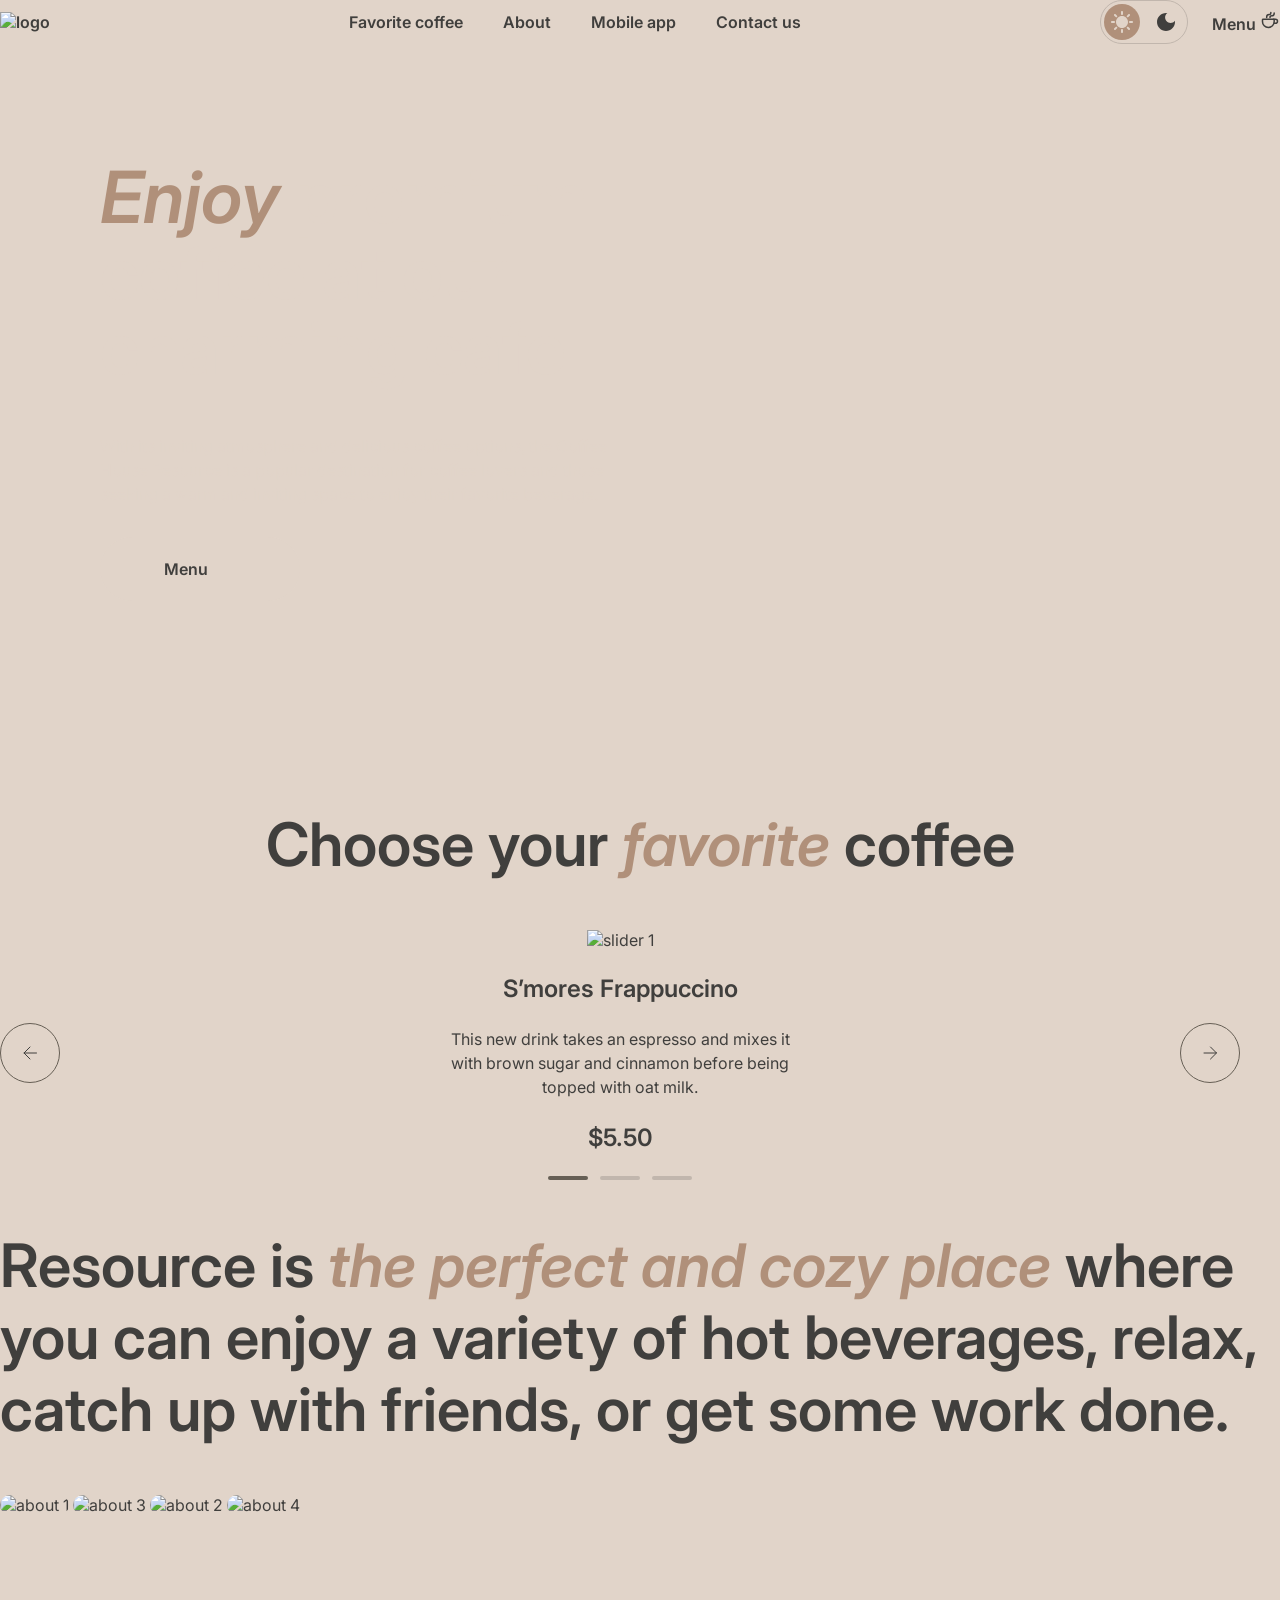
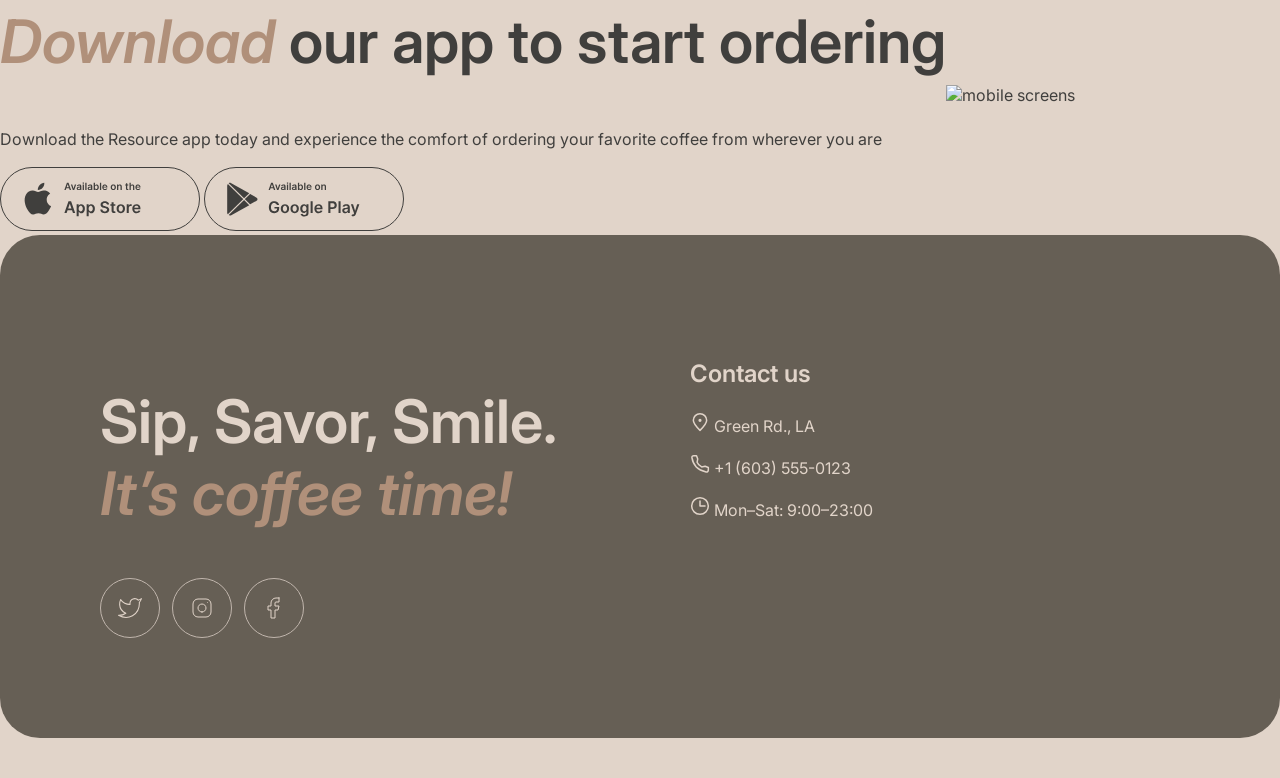
==== index.html @ 84f6bf1c "feat: add script for dark light modes" ====
<!DOCTYPE html>
<html lang="en">
<head>
    <meta charset="UTF-8">
    <meta name="viewport" content="width=device-width, initial-scale=1.0">
    <title>Coffee Shop</title>
    <link rel="icon" type="image/x-icon" href="assets/img/favicon.ico">
    <link rel="preconnect" href="https://fonts.googleapis.com">
    <link rel="preconnect" href="https://fonts.gstatic.com" crossorigin>
    <link href="https://fonts.googleapis.com/css2?family=Inter:ital,opsz,wght@0,14..32,100..900;1,14..32,100..900&display=swap" rel="stylesheet">
    <link rel="stylesheet" href="style.css">
</head>
<body>
<header class="navigation">
<a href="index.html">
<img src="assets/img/logo.svg" alt="logo">
</a>
<nav class="nav">
    <ul>
        <li><a href="#hero">Favorite coffee</a></li>
        <li><a href="#favorite-coffee">About</a></li>
        <li><a href="#mobile-app">Mobile app</a></li>
        <li><a href="#contact-us">Contact us</a></li>
    </ul>
</nav>
<div class="theme-toggle">
<img src="assets/img/Theme-switch.svg" alt="state" class="img-default">
<img src="assets/img/Theme-switch-hover.svg" alt="state hover" class="img-hover">
</div>
<a href="catalog.html" class="menu-button">
    Menu
    <svg width="20" height="20" viewBox="0 0 20 20" fill="none" xmlns="http://www.w3.org/2000/svg">
<path d="M14.167 9.76667V11.6667C14.167 14.8883 11.5553 17.5 8.33366 17.5C5.112 17.5 2.50033 14.8883 2.50033 11.6667V9.76667C2.50033 9.4353 2.76896 9.16667 3.10033 9.16667H13.567C13.8984 9.16667 14.167 9.4353 14.167 9.76667Z" stroke="#403F3D" stroke-width="1.5" stroke-linecap="round" stroke-linejoin="round"/>
<path d="M10.0003 7.50008C10.0003 6.66675 10.5956 5.83341 11.786 5.83341C13.101 5.83341 14.167 4.76743 14.167 3.45246V2.91675" stroke="#403F3D" stroke-width="1.5" stroke-linecap="round" stroke-linejoin="round"/>
<path d="M6.66634 7.5V7.08333C6.66634 5.70262 7.78563 4.58333 9.16634 4.58333C10.0868 4.58333 10.833 3.83714 10.833 2.91667V2.5" stroke="#403F3D" stroke-width="1.5" stroke-linecap="round" stroke-linejoin="round"/>
<path d="M13.333 9.16675H15.4163C16.5669 9.16675 17.4997 10.0995 17.4997 11.2501C17.4997 12.4007 16.5669 13.3334 15.4163 13.3334H14.1663" stroke="#403F3D" stroke-width="1.5" stroke-linecap="round" stroke-linejoin="round"/>
</svg>
</a>
<button class="burger-menu">
  <span class="line"></span>
  <span class="line"></span>
</button>
    </header>

    <main>
        <div id="hero" class="hero-container">
        <div class="offer">
                <h1><span>Enjoy</span> premium coffee at our charming cafe</h1>
                <p>With its inviting atmosphere and delicious coffee options, the Coffee House Resource is a popular destination for coffee lovers and those seeking a warm and inviting space to enjoy their favorite beverage.</p>
                <a href="catalog.html" class="offer-button">
                    Menu
                    <svg width="20" height="20" viewBox="0 0 20 20" fill="none" xmlns="http://www.w3.org/2000/svg">
<path d="M14.166 9.76667V11.6667C14.166 14.8883 11.5543 17.5 8.33268 17.5C5.11102 17.5 2.49935 14.8883 2.49935 11.6667V9.76667C2.49935 9.4353 2.76798 9.16667 3.09935 9.16667H13.566C13.8974 9.16667 14.166 9.4353 14.166 9.76667Z" stroke="#403F3D" stroke-width="1.5" stroke-linecap="round" stroke-linejoin="round"/>
<path d="M9.99935 7.49996C9.99935 6.66663 10.5946 5.83329 11.7851 5.83329C13.1 5.83329 14.166 4.7673 14.166 3.45234V2.91663" stroke="#403F3D" stroke-width="1.5" stroke-linecap="round" stroke-linejoin="round"/>
<path d="M6.66732 7.5V7.08333C6.66732 5.70262 7.78661 4.58333 9.16732 4.58333C10.0878 4.58333 10.834 3.83714 10.834 2.91667V2.5" stroke="#403F3D" stroke-width="1.5" stroke-linecap="round" stroke-linejoin="round"/>
<path d="M13.334 9.16663H15.4173C16.5679 9.16663 17.5007 10.0994 17.5007 11.25C17.5007 12.4006 16.5679 13.3333 15.4173 13.3333H14.1673" stroke="#403F3D" stroke-width="1.5" stroke-linecap="round" stroke-linejoin="round"/>
</svg>
</a>
        </div>
        </div>
        <div id="favorite-coffee" class="favorite-coffee-container">
<h2>Choose your <span>favorite</span> coffee</h2>
<div class="slider-container">
    <div class="left-arrow">
        <svg width="60" height="60" viewBox="0 0 60 60" fill="none" xmlns="http://www.w3.org/2000/svg">
        <rect x="0.5" y="0.5" width="59" height="59" rx="29.5" stroke="#665F55"/>
        <path d="M36.5 30H24M30 36L24 30L30 24" stroke="currentColor" stroke-linecap="round" stroke-linejoin="round"/>
        </svg>
    </div>

<div class="slider-item">
        <img src="assets/img/coffee-slider-1.svg" alt="slider 1">
        <div class="slider-text">
          <h3>S’mores Frappuccino</h3>
          <p>This new drink takes an espresso and mixes it with brown sugar and cinnamon before being topped with oat milk.</p>
          <h3>$5.50</h3>
          <div class="slider-controls">
            <div class="slider-controls__item active"></div>
            <div class="slider-controls__item"></div>
            <div class="slider-controls__item"></div>
        </div>
        </div>
      </div>

    <div class="right-arrow">
        <svg width="60" height="60" viewBox="0 0 60 60" fill="none" xmlns="http://www.w3.org/2000/svg">
<rect x="0.5" y="0.5" width="59" height="59" rx="29.5" stroke="#665F55"/>
<path d="M24 30H36.5M30.5 36L36.5 30L30.5 24" stroke="currentColor" stroke-linecap="round" stroke-linejoin="round"/>
</svg>
</div>
<div class="slider-controls">
</div>
    </div>

        </div>
        <div class="about">
<h2>
Resource is <span>the perfect and cozy place</span> where you can enjoy a variety of hot beverages, relax, catch up with friends, or get some work done.
</h2>
<div class="about-grid">
<img src="assets/img/about-1.svg" alt="about 1" class="grid-item">
<img src="assets/img/about-3.svg" alt="about 3" class="grid-item">
<img src="assets/img/about-2.svg" alt="about 2" class="grid-item">
<img src="assets/img/about-4.svg" alt="about 4" class="grid-item">
        </div>
        </div>
        <div id="mobile-app" class="mobile-app">
            <div>
                <h2><span>Download</span> our app to start ordering</h2>
                <p>Download the Resource app today and experience the comfort of ordering your favorite coffee from wherever you are</p>
                 <svg width="200" height="64" viewBox="0 0 200 64" fill="none" xmlns="http://www.w3.org/2000/svg">
<rect x="0.5" y="0.5" width="199" height="63" rx="31.5" stroke="currentColor"/>
<path d="M46.7063 32.6307C46.6694 28.6324 50.0641 26.6872 50.2193 26.5966C48.2967 23.8637 45.3169 23.4903 44.2697 23.4605C41.767 23.2037 39.3393 24.9206 38.0644 24.9206C36.764 24.9206 34.8008 23.4853 32.6848 23.5275C29.962 23.5684 27.4147 25.1055 26.0176 27.4923C23.1344 32.359 25.2847 39.5108 28.047 43.4446C29.4288 45.3712 31.0435 47.5223 33.1569 47.4466C35.2245 47.3635 35.9968 46.1614 38.4919 46.1614C40.9641 46.1614 41.6893 47.4466 43.8447 47.3983C46.0637 47.3635 47.4608 45.463 48.7942 43.519C50.3911 41.3108 51.0323 39.1362 51.0578 39.0245C51.0056 39.0071 46.7483 37.4229 46.7063 32.6307Z" fill="currentColor"/>
<path d="M42.6347 20.8727C43.7468 19.5168 44.5076 17.672 44.2964 15.8C42.6869 15.8695 40.674 16.8855 39.5149 18.2117C38.4893 19.3803 37.5732 21.2957 37.8099 23.097C39.6179 23.2285 41.4743 22.2075 42.6347 20.8727Z" fill="currentColor"/>
<path d="M65.748 23H64.3417L66.9021 15.7273H68.5285L71.0924 23H69.6862L67.7437 17.2188H67.6869L65.748 23ZM65.7941 20.1484H69.6294V21.2067H65.7941V20.1484ZM76.1821 17.5455L74.2396 23H72.8192L70.8767 17.5455H72.2474L73.501 21.5973H73.5578L74.8149 17.5455H76.1821ZM78.485 23.1101C78.1394 23.1101 77.828 23.0485 77.551 22.9254C77.2764 22.8 77.0586 22.6153 76.8976 22.3714C76.739 22.1276 76.6597 21.8269 76.6597 21.4695C76.6597 21.1617 76.7165 20.9072 76.8302 20.706C76.9438 20.5047 77.0989 20.3438 77.2954 20.223C77.4919 20.1023 77.7132 20.0111 77.9594 19.9496C78.208 19.8857 78.4649 19.8395 78.73 19.8111C79.0496 19.7779 79.3089 19.7483 79.5077 19.7223C79.7066 19.6939 79.851 19.6513 79.941 19.5945C80.0333 19.5353 80.0795 19.4441 80.0795 19.321V19.2997C80.0795 19.0322 80.0001 18.825 79.8415 18.6783C79.6829 18.5315 79.4545 18.4581 79.1562 18.4581C78.8413 18.4581 78.5915 18.5268 78.4069 18.6641C78.2246 18.8014 78.1015 18.9635 78.0376 19.1506L76.8373 18.9801C76.932 18.6487 77.0882 18.3717 77.306 18.1491C77.5238 17.9242 77.7902 17.7562 78.105 17.6449C78.4199 17.5312 78.7679 17.4744 79.1491 17.4744C79.4118 17.4744 79.6734 17.5052 79.9339 17.5668C80.1943 17.6283 80.4322 17.7301 80.6476 17.8722C80.8631 18.0118 81.0359 18.2024 81.1661 18.4439C81.2987 18.6854 81.365 18.9872 81.365 19.3494V23H80.1292V22.2507H80.0866C80.0084 22.4022 79.8983 22.5443 79.7563 22.6768C79.6166 22.8071 79.4403 22.9124 79.2272 22.9929C79.0165 23.071 78.7691 23.1101 78.485 23.1101ZM78.8188 22.1655C79.0769 22.1655 79.3006 22.1146 79.49 22.0128C79.6794 21.9086 79.825 21.7713 79.9268 21.6009C80.0309 21.4304 80.083 21.2446 80.083 21.0433V20.4006C80.0428 20.4337 79.9741 20.4645 79.877 20.4929C79.7823 20.5213 79.6758 20.5462 79.5574 20.5675C79.4391 20.5888 79.3219 20.6077 79.2059 20.6243C79.0899 20.6409 78.9893 20.6551 78.904 20.6669C78.7123 20.6929 78.5406 20.7356 78.3891 20.7947C78.2376 20.8539 78.118 20.9368 78.0305 21.0433C77.9429 21.1475 77.8991 21.2824 77.8991 21.4482C77.8991 21.6849 77.9855 21.8636 78.1583 21.9844C78.3311 22.1051 78.5513 22.1655 78.8188 22.1655ZM82.6576 23V17.5455H83.9431V23H82.6576ZM83.3039 16.7713C83.1003 16.7713 82.9251 16.7038 82.7783 16.5689C82.6315 16.4316 82.5581 16.267 82.5581 16.0753C82.5581 15.8812 82.6315 15.7166 82.7783 15.5817C82.9251 15.4444 83.1003 15.3757 83.3039 15.3757C83.5099 15.3757 83.685 15.4444 83.8295 15.5817C83.9762 15.7166 84.0496 15.8812 84.0496 16.0753C84.0496 16.267 83.9762 16.4316 83.8295 16.5689C83.685 16.7038 83.5099 16.7713 83.3039 16.7713ZM86.5505 15.7273V23H85.265V15.7273H86.5505ZM89.442 23.1101C89.0964 23.1101 88.7851 23.0485 88.5081 22.9254C88.2335 22.8 88.0157 22.6153 87.8547 22.3714C87.6961 22.1276 87.6167 21.8269 87.6167 21.4695C87.6167 21.1617 87.6736 20.9072 87.7872 20.706C87.9008 20.5047 88.0559 20.3438 88.2524 20.223C88.4489 20.1023 88.6702 20.0111 88.9165 19.9496C89.165 19.8857 89.4219 19.8395 89.6871 19.8111C90.0067 19.7779 90.2659 19.7483 90.4648 19.7223C90.6636 19.6939 90.808 19.6513 90.898 19.5945C90.9903 19.5353 91.0365 19.4441 91.0365 19.321V19.2997C91.0365 19.0322 90.9572 18.825 90.7986 18.6783C90.6399 18.5315 90.4115 18.4581 90.1132 18.4581C89.7983 18.4581 89.5486 18.5268 89.3639 18.6641C89.1816 18.8014 89.0585 18.9635 88.9946 19.1506L87.7943 18.9801C87.889 18.6487 88.0452 18.3717 88.2631 18.1491C88.4809 17.9242 88.7472 17.7562 89.0621 17.6449C89.3769 17.5312 89.7249 17.4744 90.1061 17.4744C90.3689 17.4744 90.6305 17.5052 90.8909 17.5668C91.1513 17.6283 91.3892 17.7301 91.6047 17.8722C91.8201 18.0118 91.9929 18.2024 92.1231 18.4439C92.2557 18.6854 92.322 18.9872 92.322 19.3494V23H91.0862V22.2507H91.0436C90.9655 22.4022 90.8554 22.5443 90.7133 22.6768C90.5737 22.8071 90.3973 22.9124 90.1842 22.9929C89.9735 23.071 89.7261 23.1101 89.442 23.1101ZM89.7758 22.1655C90.0339 22.1655 90.2576 22.1146 90.447 22.0128C90.6364 21.9086 90.782 21.7713 90.8838 21.6009C90.988 21.4304 91.04 21.2446 91.04 21.0433V20.4006C90.9998 20.4337 90.9311 20.4645 90.8341 20.4929C90.7394 20.5213 90.6328 20.5462 90.5145 20.5675C90.3961 20.5888 90.2789 20.6077 90.1629 20.6243C90.0469 20.6409 89.9463 20.6551 89.8611 20.6669C89.6693 20.6929 89.4977 20.7356 89.3461 20.7947C89.1946 20.8539 89.0751 20.9368 88.9875 21.0433C88.8999 21.1475 88.8561 21.2824 88.8561 21.4482C88.8561 21.6849 88.9425 21.8636 89.1153 21.9844C89.2881 22.1051 89.5083 22.1655 89.7758 22.1655ZM93.6714 23V15.7273H94.9569V18.4474H95.0102C95.0765 18.3149 95.17 18.174 95.2907 18.0249C95.4115 17.8733 95.5748 17.7443 95.7808 17.6378C95.9868 17.5289 96.2496 17.4744 96.5692 17.4744C96.9906 17.4744 97.3705 17.5821 97.7091 17.7976C98.05 18.0107 98.3199 18.3267 98.5187 18.7457C98.72 19.1624 98.8206 19.6738 98.8206 20.2798C98.8206 20.8788 98.7223 21.3878 98.5258 21.8068C98.3293 22.2259 98.0618 22.5455 97.7233 22.7656C97.3847 22.9858 97.0012 23.0959 96.5727 23.0959C96.2602 23.0959 96.001 23.0438 95.795 22.9396C95.589 22.8355 95.4233 22.71 95.2979 22.5632C95.1747 22.4141 95.0789 22.2732 95.0102 22.1406H94.9356V23H93.6714ZM94.9321 20.2727C94.9321 20.6255 94.9818 20.9344 95.0812 21.1996C95.183 21.4647 95.3286 21.6719 95.518 21.821C95.7098 21.9678 95.9418 22.0412 96.214 22.0412C96.4981 22.0412 96.7361 21.9654 96.9278 21.8139C97.1196 21.66 97.264 21.4505 97.3611 21.1854C97.4605 20.9179 97.5102 20.6136 97.5102 20.2727C97.5102 19.9342 97.4617 19.6335 97.3646 19.3707C97.2675 19.108 97.1231 18.902 96.9314 18.7528C96.7396 18.6037 96.5005 18.5291 96.214 18.5291C95.9394 18.5291 95.7062 18.6013 95.5145 18.7457C95.3227 18.8902 95.1771 19.0926 95.0777 19.353C94.9806 19.6134 94.9321 19.92 94.9321 20.2727ZM101.199 15.7273V23H99.9134V15.7273H101.199ZM104.936 23.1065C104.389 23.1065 103.916 22.9929 103.519 22.7656C103.123 22.536 102.819 22.2116 102.606 21.7926C102.393 21.3712 102.286 20.8752 102.286 20.3047C102.286 19.7436 102.393 19.2512 102.606 18.8274C102.822 18.4013 103.122 18.0698 103.508 17.8331C103.894 17.594 104.347 17.4744 104.868 17.4744C105.204 17.4744 105.522 17.5289 105.82 17.6378C106.121 17.7443 106.386 17.91 106.615 18.1349C106.847 18.3598 107.03 18.6463 107.162 18.9943C107.295 19.34 107.361 19.7519 107.361 20.2301V20.6243H102.89V19.7578H106.129C106.126 19.5116 106.073 19.2926 105.969 19.1009C105.865 18.9067 105.719 18.754 105.532 18.6428C105.348 18.5315 105.132 18.4759 104.886 18.4759C104.623 18.4759 104.392 18.5398 104.193 18.6676C103.995 18.7931 103.84 18.9588 103.728 19.1648C103.619 19.3684 103.564 19.5921 103.561 19.8359V20.5923C103.561 20.9096 103.619 21.1818 103.735 21.4091C103.851 21.634 104.014 21.8068 104.222 21.9276C104.43 22.0459 104.674 22.1051 104.953 22.1051C105.14 22.1051 105.31 22.0791 105.461 22.027C105.613 21.9725 105.744 21.8932 105.855 21.7891C105.967 21.6849 106.051 21.5559 106.108 21.402L107.308 21.5369C107.232 21.8542 107.088 22.1312 106.875 22.3679C106.664 22.6023 106.394 22.7846 106.065 22.9148C105.736 23.0426 105.359 23.1065 104.936 23.1065ZM113.308 23.1065C112.776 23.1065 112.314 22.9893 111.923 22.755C111.533 22.5206 111.23 22.1927 111.014 21.7713C110.801 21.3499 110.695 20.8575 110.695 20.294C110.695 19.7306 110.801 19.237 111.014 18.8132C111.23 18.3894 111.533 18.0604 111.923 17.826C112.314 17.5916 112.776 17.4744 113.308 17.4744C113.841 17.4744 114.303 17.5916 114.693 17.826C115.084 18.0604 115.386 18.3894 115.599 18.8132C115.814 19.237 115.922 19.7306 115.922 20.294C115.922 20.8575 115.814 21.3499 115.599 21.7713C115.386 22.1927 115.084 22.5206 114.693 22.755C114.303 22.9893 113.841 23.1065 113.308 23.1065ZM113.315 22.0767C113.604 22.0767 113.846 21.9974 114.04 21.8388C114.234 21.6778 114.378 21.4624 114.473 21.1925C114.57 20.9226 114.619 20.6219 114.619 20.2905C114.619 19.9567 114.57 19.6548 114.473 19.3849C114.378 19.1127 114.234 18.8961 114.04 18.7351C113.846 18.5741 113.604 18.4936 113.315 18.4936C113.02 18.4936 112.773 18.5741 112.577 18.7351C112.383 18.8961 112.237 19.1127 112.14 19.3849C112.045 19.6548 111.998 19.9567 111.998 20.2905C111.998 20.6219 112.045 20.9226 112.14 21.1925C112.237 21.4624 112.383 21.6778 112.577 21.8388C112.773 21.9974 113.02 22.0767 113.315 22.0767ZM118.299 19.804V23H117.013V17.5455H118.242V18.4723H118.306C118.431 18.1669 118.631 17.9242 118.906 17.7443C119.183 17.5644 119.525 17.4744 119.932 17.4744C120.309 17.4744 120.636 17.5549 120.916 17.7159C121.197 17.8769 121.415 18.1101 121.569 18.4155C121.725 18.7209 121.802 19.0914 121.8 19.527V23H120.514V19.7259C120.514 19.3613 120.42 19.076 120.23 18.87C120.043 18.6641 119.784 18.5611 119.453 18.5611C119.228 18.5611 119.028 18.6108 118.853 18.7102C118.68 18.8073 118.544 18.9482 118.444 19.1328C118.347 19.3175 118.299 19.5412 118.299 19.804ZM128.311 17.5455V18.5398H125.175V17.5455H128.311ZM125.949 16.2386H127.235V21.3594C127.235 21.5322 127.261 21.6648 127.313 21.7571C127.368 21.8471 127.439 21.9086 127.526 21.9418C127.614 21.9749 127.711 21.9915 127.817 21.9915C127.898 21.9915 127.971 21.9856 128.038 21.9737C128.106 21.9619 128.158 21.9512 128.194 21.9418L128.41 22.9467C128.342 22.9704 128.244 22.9964 128.116 23.0249C127.99 23.0533 127.836 23.0698 127.654 23.0746C127.332 23.084 127.042 23.0355 126.784 22.929C126.526 22.8201 126.321 22.652 126.17 22.4247C126.021 22.1974 125.947 21.9134 125.949 21.5724V16.2386ZM130.789 19.804V23H129.503V15.7273H130.76V18.4723H130.824C130.952 18.1645 131.15 17.9219 131.417 17.7443C131.687 17.5644 132.031 17.4744 132.447 17.4744C132.826 17.4744 133.156 17.5537 133.438 17.7124C133.72 17.871 133.937 18.103 134.091 18.4084C134.248 18.7138 134.326 19.0866 134.326 19.527V23H133.04V19.7259C133.04 19.3589 132.946 19.0736 132.756 18.87C132.569 18.6641 132.306 18.5611 131.968 18.5611C131.741 18.5611 131.537 18.6108 131.357 18.7102C131.179 18.8073 131.04 18.9482 130.938 19.1328C130.839 19.3175 130.789 19.5412 130.789 19.804ZM138.051 23.1065C137.504 23.1065 137.032 22.9929 136.634 22.7656C136.239 22.536 135.934 22.2116 135.721 21.7926C135.508 21.3712 135.402 20.8752 135.402 20.3047C135.402 19.7436 135.508 19.2512 135.721 18.8274C135.937 18.4013 136.237 18.0698 136.623 17.8331C137.009 17.594 137.463 17.4744 137.983 17.4744C138.32 17.4744 138.637 17.5289 138.935 17.6378C139.236 17.7443 139.501 17.91 139.731 18.1349C139.963 18.3598 140.145 18.6463 140.277 18.9943C140.41 19.34 140.476 19.7519 140.476 20.2301V20.6243H136.005V19.7578H139.244C139.242 19.5116 139.188 19.2926 139.084 19.1009C138.98 18.9067 138.834 18.754 138.647 18.6428C138.463 18.5315 138.247 18.4759 138.001 18.4759C137.738 18.4759 137.508 18.5398 137.309 18.6676C137.11 18.7931 136.955 18.9588 136.843 19.1648C136.735 19.3684 136.679 19.5921 136.677 19.8359V20.5923C136.677 20.9096 136.735 21.1818 136.851 21.4091C136.967 21.634 137.129 21.8068 137.337 21.9276C137.545 22.0459 137.789 22.1051 138.069 22.1051C138.256 22.1051 138.425 22.0791 138.576 22.027C138.728 21.9725 138.859 21.8932 138.971 21.7891C139.082 21.6849 139.166 21.5559 139.223 21.402L140.423 21.5369C140.347 21.8542 140.203 22.1312 139.99 22.3679C139.779 22.6023 139.509 22.7846 139.18 22.9148C138.851 23.0426 138.475 23.1065 138.051 23.1065Z" fill="currentColor"/>
<path d="M66.642 46H64.392L68.4886 34.3636H71.0909L75.1932 46H72.9432L69.8352 36.75H69.7443L66.642 46ZM66.7159 41.4375H72.8523V43.1307H66.7159V41.4375ZM76.6349 49.2727V37.2727H78.6577V38.7159H78.777C78.883 38.5038 79.0327 38.2784 79.2259 38.0398C79.419 37.7973 79.6804 37.5909 80.0099 37.4205C80.3395 37.2462 80.7599 37.1591 81.2713 37.1591C81.9455 37.1591 82.5535 37.3314 83.0952 37.6761C83.6406 38.017 84.0724 38.5227 84.3906 39.1932C84.7126 39.8598 84.8736 40.678 84.8736 41.6477C84.8736 42.6061 84.7164 43.4205 84.402 44.0909C84.0876 44.7614 83.6596 45.2727 83.1179 45.625C82.5762 45.9773 81.9626 46.1534 81.277 46.1534C80.777 46.1534 80.3622 46.0701 80.0327 45.9034C79.7031 45.7367 79.438 45.536 79.2372 45.3011C79.0402 45.0625 78.8868 44.8371 78.777 44.625H78.6918V49.2727H76.6349ZM78.652 41.6364C78.652 42.2008 78.7315 42.6951 78.8906 43.1193C79.0535 43.5436 79.2865 43.875 79.5895 44.1136C79.8963 44.3485 80.2675 44.4659 80.7031 44.4659C81.1577 44.4659 81.5384 44.3447 81.8452 44.1023C82.152 43.8561 82.383 43.5208 82.5384 43.0966C82.6974 42.6686 82.777 42.1818 82.777 41.6364C82.777 41.0947 82.6993 40.6136 82.544 40.1932C82.3887 39.7727 82.1577 39.4432 81.8509 39.2045C81.544 38.9659 81.1615 38.8466 80.7031 38.8466C80.2637 38.8466 79.8906 38.9621 79.5838 39.1932C79.277 39.4242 79.044 39.7481 78.8849 40.1648C78.7296 40.5814 78.652 41.072 78.652 41.6364ZM86.6349 49.2727V37.2727H88.6577V38.7159H88.777C88.883 38.5038 89.0327 38.2784 89.2259 38.0398C89.419 37.7973 89.6804 37.5909 90.0099 37.4205C90.3395 37.2462 90.7599 37.1591 91.2713 37.1591C91.9455 37.1591 92.5535 37.3314 93.0952 37.6761C93.6406 38.017 94.0724 38.5227 94.3906 39.1932C94.7126 39.8598 94.8736 40.678 94.8736 41.6477C94.8736 42.6061 94.7164 43.4205 94.402 44.0909C94.0876 44.7614 93.6596 45.2727 93.1179 45.625C92.5762 45.9773 91.9626 46.1534 91.277 46.1534C90.777 46.1534 90.3622 46.0701 90.0327 45.9034C89.7031 45.7367 89.438 45.536 89.2372 45.3011C89.0402 45.0625 88.8868 44.8371 88.777 44.625H88.6918V49.2727H86.6349ZM88.652 41.6364C88.652 42.2008 88.7315 42.6951 88.8906 43.1193C89.0535 43.5436 89.2865 43.875 89.5895 44.1136C89.8963 44.3485 90.2675 44.4659 90.7031 44.4659C91.1577 44.4659 91.5384 44.3447 91.8452 44.1023C92.152 43.8561 92.383 43.5208 92.5384 43.0966C92.6974 42.6686 92.777 42.1818 92.777 41.6364C92.777 41.0947 92.6993 40.6136 92.544 40.1932C92.3887 39.7727 92.1577 39.4432 91.8509 39.2045C91.544 38.9659 91.1615 38.8466 90.7031 38.8466C90.2637 38.8466 89.8906 38.9621 89.5838 39.1932C89.277 39.4242 89.044 39.7481 88.8849 40.1648C88.7296 40.5814 88.652 41.072 88.652 41.6364ZM107.018 37.5625C106.965 37.0663 106.742 36.6799 106.348 36.4034C105.958 36.1269 105.45 35.9886 104.825 35.9886C104.386 35.9886 104.009 36.0549 103.695 36.1875C103.38 36.3201 103.14 36.5 102.973 36.7273C102.806 36.9545 102.721 37.214 102.717 37.5057C102.717 37.7481 102.772 37.9583 102.882 38.1364C102.996 38.3144 103.149 38.4659 103.342 38.5909C103.536 38.7121 103.75 38.8144 103.984 38.8977C104.219 38.9811 104.456 39.0511 104.695 39.108L105.786 39.3807C106.225 39.483 106.647 39.6212 107.053 39.7955C107.462 39.9697 107.827 40.1894 108.149 40.4545C108.475 40.7197 108.732 41.0398 108.922 41.4148C109.111 41.7898 109.206 42.2292 109.206 42.733C109.206 43.4148 109.032 44.0152 108.683 44.5341C108.335 45.0492 107.831 45.4527 107.172 45.7443C106.517 46.0322 105.723 46.1761 104.791 46.1761C103.886 46.1761 103.1 46.036 102.433 45.7557C101.77 45.4754 101.251 45.0663 100.876 44.5284C100.505 43.9905 100.304 43.3352 100.274 42.5625H102.348C102.378 42.9678 102.503 43.3049 102.723 43.5739C102.943 43.8428 103.229 44.0436 103.581 44.1761C103.937 44.3087 104.335 44.375 104.774 44.375C105.232 44.375 105.634 44.3068 105.979 44.1705C106.327 44.0303 106.6 43.8371 106.797 43.5909C106.994 43.3409 107.094 43.0492 107.098 42.7159C107.094 42.4129 107.005 42.1629 106.831 41.9659C106.657 41.7652 106.412 41.5985 106.098 41.4659C105.787 41.3295 105.424 41.2083 105.007 41.1023L103.683 40.7614C102.725 40.5152 101.967 40.142 101.411 39.642C100.857 39.1383 100.581 38.4697 100.581 37.6364C100.581 36.9508 100.767 36.3504 101.138 35.8352C101.513 35.3201 102.022 34.9205 102.666 34.6364C103.31 34.3485 104.039 34.2045 104.854 34.2045C105.679 34.2045 106.403 34.3485 107.024 34.6364C107.649 34.9205 108.14 35.3163 108.496 35.8239C108.852 36.3277 109.036 36.9072 109.047 37.5625H107.018ZM115.352 37.2727V38.8636H110.335V37.2727H115.352ZM111.574 35.1818H113.631V43.375C113.631 43.6515 113.672 43.8636 113.756 44.0114C113.843 44.1553 113.956 44.2538 114.097 44.3068C114.237 44.3598 114.392 44.3864 114.562 44.3864C114.691 44.3864 114.809 44.3769 114.915 44.358C115.025 44.339 115.108 44.322 115.165 44.3068L115.511 45.9148C115.402 45.9527 115.244 45.9943 115.04 46.0398C114.839 46.0852 114.593 46.1117 114.301 46.1193C113.786 46.1345 113.322 46.0568 112.909 45.8864C112.496 45.7121 112.169 45.4432 111.926 45.0795C111.688 44.7159 111.57 44.2614 111.574 43.7159V35.1818ZM120.786 46.1705C119.933 46.1705 119.195 45.983 118.57 45.608C117.945 45.233 117.46 44.7083 117.115 44.0341C116.774 43.3598 116.604 42.572 116.604 41.6705C116.604 40.7689 116.774 39.9792 117.115 39.3011C117.46 38.6231 117.945 38.0966 118.57 37.7216C119.195 37.3466 119.933 37.1591 120.786 37.1591C121.638 37.1591 122.376 37.3466 123.001 37.7216C123.626 38.0966 124.109 38.6231 124.45 39.3011C124.795 39.9792 124.967 40.7689 124.967 41.6705C124.967 42.572 124.795 43.3598 124.45 44.0341C124.109 44.7083 123.626 45.233 123.001 45.608C122.376 45.983 121.638 46.1705 120.786 46.1705ZM120.797 44.5227C121.259 44.5227 121.645 44.3958 121.956 44.142C122.267 43.8845 122.498 43.5398 122.649 43.108C122.804 42.6761 122.882 42.1951 122.882 41.6648C122.882 41.1307 122.804 40.6477 122.649 40.2159C122.498 39.7803 122.267 39.4337 121.956 39.1761C121.645 38.9186 121.259 38.7898 120.797 38.7898C120.323 38.7898 119.929 38.9186 119.615 39.1761C119.304 39.4337 119.071 39.7803 118.916 40.2159C118.765 40.6477 118.689 41.1307 118.689 41.6648C118.689 42.1951 118.765 42.6761 118.916 43.108C119.071 43.5398 119.304 43.8845 119.615 44.142C119.929 44.3958 120.323 44.5227 120.797 44.5227ZM126.713 46V37.2727H128.707V38.7273H128.798C128.957 38.2235 129.23 37.8352 129.616 37.5625C130.007 37.286 130.452 37.1477 130.952 37.1477C131.065 37.1477 131.192 37.1534 131.332 37.1648C131.476 37.1723 131.596 37.1856 131.69 37.2045V39.0966C131.603 39.0663 131.465 39.0398 131.276 39.017C131.09 38.9905 130.91 38.9773 130.736 38.9773C130.361 38.9773 130.024 39.0587 129.724 39.2216C129.429 39.3807 129.196 39.6023 129.026 39.8864C128.855 40.1705 128.77 40.4981 128.77 40.8693V46H126.713ZM136.561 46.1705C135.686 46.1705 134.93 45.9886 134.294 45.625C133.661 45.2576 133.175 44.7386 132.834 44.0682C132.493 43.3939 132.322 42.6004 132.322 41.6875C132.322 40.7898 132.493 40.0019 132.834 39.3239C133.179 38.642 133.66 38.1117 134.277 37.733C134.894 37.3504 135.62 37.1591 136.453 37.1591C136.991 37.1591 137.499 37.2462 137.976 37.4205C138.457 37.5909 138.881 37.8561 139.249 38.2159C139.62 38.5758 139.911 39.0341 140.124 39.5909C140.336 40.1439 140.442 40.803 140.442 41.5682V42.1989H133.288V40.8125H138.47C138.466 40.4186 138.381 40.0682 138.214 39.7614C138.048 39.4508 137.815 39.2064 137.516 39.0284C137.22 38.8504 136.875 38.7614 136.482 38.7614C136.061 38.7614 135.692 38.8636 135.374 39.0682C135.055 39.2689 134.807 39.5341 134.629 39.8636C134.455 40.1894 134.366 40.5473 134.362 40.9375V42.1477C134.362 42.6553 134.455 43.0909 134.641 43.4545C134.826 43.8144 135.086 44.0909 135.419 44.2841C135.752 44.4735 136.143 44.5682 136.589 44.5682C136.889 44.5682 137.16 44.5265 137.402 44.4432C137.644 44.3561 137.855 44.2292 138.033 44.0625C138.211 43.8958 138.345 43.6894 138.436 43.4432L140.357 43.6591C140.235 44.1667 140.004 44.6098 139.663 44.9886C139.326 45.3636 138.894 45.6553 138.368 45.8636C137.841 46.0682 137.239 46.1705 136.561 46.1705Z" fill="currentColor"/>
</svg>

<svg width="200" height="64" viewBox="0 0 200 64" fill="none" xmlns="http://www.w3.org/2000/svg">
<rect x="0.5" y="0.5" width="199" height="63" rx="31.5" stroke="currentColor"/>
<path d="M23.7558 17.2031C23.3933 17.573 23.1836 18.149 23.1836 18.8948V45.4995C23.1836 46.2454 23.3933 46.8213 23.7558 47.1913L23.8453 47.2725L39.1359 32.3701V32.0182L23.8453 17.1159L23.7558 17.2031Z" fill="currentColor"/>
<path d="M46.0776 37.34L40.9863 32.3701V32.0182L46.0837 27.0482L46.1979 27.1129L52.2345 30.4618C53.9573 31.4122 53.9573 32.9761 52.2345 33.9325L46.1979 37.2754L46.0776 37.34Z" fill="currentColor"/>
<path d="M45.2733 38.2008L40.0617 33.1196L24.6816 48.1167C25.2538 48.7031 26.187 48.7738 27.2481 48.1873L45.2733 38.2008Z" fill="currentColor"/>
<path d="M45.2733 26.1876L27.2481 16.201C26.187 15.6206 25.2538 15.6913 24.6816 16.2777L40.0617 31.2688L45.2733 26.1876Z" fill="currentColor"/>
<path d="M65.9765 23H64.5702L67.1306 15.7273H68.757L71.3209 23H69.9147L67.9722 17.2188H67.9154L65.9765 23ZM66.0226 20.1484H69.8579V21.2067H66.0226V20.1484ZM76.4106 17.5455L74.4681 23H73.0477L71.1052 17.5455H72.4759L73.7295 21.5973H73.7863L75.0434 17.5455H76.4106ZM78.7135 23.1101C78.3679 23.1101 78.0566 23.0485 77.7796 22.9254C77.5049 22.8 77.2871 22.6153 77.1262 22.3714C76.9675 22.1276 76.8882 21.8269 76.8882 21.4695C76.8882 21.1617 76.945 20.9072 77.0587 20.706C77.1723 20.5047 77.3274 20.3438 77.5239 20.223C77.7204 20.1023 77.9417 20.0111 78.1879 19.9496C78.4365 19.8857 78.6934 19.8395 78.9585 19.8111C79.2781 19.7779 79.5374 19.7483 79.7362 19.7223C79.9351 19.6939 80.0795 19.6513 80.1695 19.5945C80.2618 19.5353 80.308 19.4441 80.308 19.321V19.2997C80.308 19.0322 80.2287 18.825 80.07 18.6783C79.9114 18.5315 79.683 18.4581 79.3847 18.4581C79.0698 18.4581 78.82 18.5268 78.6354 18.6641C78.4531 18.8014 78.33 18.9635 78.2661 19.1506L77.0658 18.9801C77.1605 18.6487 77.3167 18.3717 77.5345 18.1491C77.7523 17.9242 78.0187 17.7562 78.3335 17.6449C78.6484 17.5312 78.9964 17.4744 79.3776 17.4744C79.6404 17.4744 79.902 17.5052 80.1624 17.5668C80.4228 17.6283 80.6607 17.7301 80.8762 17.8722C81.0916 18.0118 81.2644 18.2024 81.3946 18.4439C81.5272 18.6854 81.5935 18.9872 81.5935 19.3494V23H80.3577V22.2507H80.3151C80.2369 22.4022 80.1269 22.5443 79.9848 22.6768C79.8451 22.8071 79.6688 22.9124 79.4557 22.9929C79.245 23.071 78.9976 23.1101 78.7135 23.1101ZM79.0473 22.1655C79.3054 22.1655 79.5291 22.1146 79.7185 22.0128C79.9079 21.9086 80.0535 21.7713 80.1553 21.6009C80.2594 21.4304 80.3115 21.2446 80.3115 21.0433V20.4006C80.2713 20.4337 80.2026 20.4645 80.1056 20.4929C80.0109 20.5213 79.9043 20.5462 79.786 20.5675C79.6676 20.5888 79.5504 20.6077 79.4344 20.6243C79.3184 20.6409 79.2178 20.6551 79.1325 20.6669C78.9408 20.6929 78.7691 20.7356 78.6176 20.7947C78.4661 20.8539 78.3466 20.9368 78.259 21.0433C78.1714 21.1475 78.1276 21.2824 78.1276 21.4482C78.1276 21.6849 78.214 21.8636 78.3868 21.9844C78.5596 22.1051 78.7798 22.1655 79.0473 22.1655ZM82.8861 23V17.5455H84.1716V23H82.8861ZM83.5324 16.7713C83.3288 16.7713 83.1536 16.7038 83.0068 16.5689C82.8601 16.4316 82.7867 16.267 82.7867 16.0753C82.7867 15.8812 82.8601 15.7166 83.0068 15.5817C83.1536 15.4444 83.3288 15.3757 83.5324 15.3757C83.7384 15.3757 83.9136 15.4444 84.058 15.5817C84.2048 15.7166 84.2781 15.8812 84.2781 16.0753C84.2781 16.267 84.2048 16.4316 84.058 16.5689C83.9136 16.7038 83.7384 16.7713 83.5324 16.7713ZM86.779 15.7273V23H85.4935V15.7273H86.779ZM89.6705 23.1101C89.3249 23.1101 89.0136 23.0485 88.7366 22.9254C88.462 22.8 88.2442 22.6153 88.0832 22.3714C87.9246 22.1276 87.8453 21.8269 87.8453 21.4695C87.8453 21.1617 87.9021 20.9072 88.0157 20.706C88.1294 20.5047 88.2844 20.3438 88.4809 20.223C88.6774 20.1023 88.8988 20.0111 89.145 19.9496C89.3936 19.8857 89.6504 19.8395 89.9156 19.8111C90.2352 19.7779 90.4944 19.7483 90.6933 19.7223C90.8921 19.6939 91.0365 19.6513 91.1265 19.5945C91.2188 19.5353 91.265 19.4441 91.265 19.321V19.2997C91.265 19.0322 91.1857 18.825 91.0271 18.6783C90.8685 18.5315 90.64 18.4581 90.3417 18.4581C90.0268 18.4581 89.7771 18.5268 89.5924 18.6641C89.4101 18.8014 89.287 18.9635 89.2231 19.1506L88.0228 18.9801C88.1175 18.6487 88.2738 18.3717 88.4916 18.1491C88.7094 17.9242 88.9757 17.7562 89.2906 17.6449C89.6054 17.5312 89.9535 17.4744 90.3346 17.4744C90.5974 17.4744 90.859 17.5052 91.1194 17.5668C91.3798 17.6283 91.6177 17.7301 91.8332 17.8722C92.0486 18.0118 92.2214 18.2024 92.3517 18.4439C92.4842 18.6854 92.5505 18.9872 92.5505 19.3494V23H91.3147V22.2507H91.2721C91.194 22.4022 91.0839 22.5443 90.9419 22.6768C90.8022 22.8071 90.6258 22.9124 90.4127 22.9929C90.202 23.071 89.9546 23.1101 89.6705 23.1101ZM90.0044 22.1655C90.2624 22.1655 90.4861 22.1146 90.6755 22.0128C90.8649 21.9086 91.0105 21.7713 91.1123 21.6009C91.2165 21.4304 91.2686 21.2446 91.2686 21.0433V20.4006C91.2283 20.4337 91.1597 20.4645 91.0626 20.4929C90.9679 20.5213 90.8614 20.5462 90.743 20.5675C90.6246 20.5888 90.5074 20.6077 90.3914 20.6243C90.2754 20.6409 90.1748 20.6551 90.0896 20.6669C89.8978 20.6929 89.7262 20.7356 89.5747 20.7947C89.4231 20.8539 89.3036 20.9368 89.216 21.0433C89.1284 21.1475 89.0846 21.2824 89.0846 21.4482C89.0846 21.6849 89.171 21.8636 89.3438 21.9844C89.5167 22.1051 89.7368 22.1655 90.0044 22.1655ZM93.8999 23V15.7273H95.1855V18.4474H95.2387C95.305 18.3149 95.3985 18.174 95.5193 18.0249C95.64 17.8733 95.8034 17.7443 96.0093 17.6378C96.2153 17.5289 96.4781 17.4744 96.7977 17.4744C97.2191 17.4744 97.599 17.5821 97.9376 17.7976C98.2785 18.0107 98.5484 18.3267 98.7472 18.7457C98.9485 19.1624 99.0491 19.6738 99.0491 20.2798C99.0491 20.8788 98.9508 21.3878 98.7544 21.8068C98.5579 22.2259 98.2903 22.5455 97.9518 22.7656C97.6133 22.9858 97.2297 23.0959 96.8012 23.0959C96.4887 23.0959 96.2295 23.0438 96.0235 22.9396C95.8176 22.8355 95.6518 22.71 95.5264 22.5632C95.4033 22.4141 95.3074 22.2732 95.2387 22.1406H95.1642V23H93.8999ZM95.1606 20.2727C95.1606 20.6255 95.2103 20.9344 95.3097 21.1996C95.4115 21.4647 95.5571 21.6719 95.7465 21.821C95.9383 21.9678 96.1703 22.0412 96.4426 22.0412C96.7267 22.0412 96.9646 21.9654 97.1563 21.8139C97.3481 21.66 97.4925 21.4505 97.5896 21.1854C97.689 20.9179 97.7387 20.6136 97.7387 20.2727C97.7387 19.9342 97.6902 19.6335 97.5931 19.3707C97.4961 19.108 97.3517 18.902 97.1599 18.7528C96.9681 18.6037 96.729 18.5291 96.4426 18.5291C96.1679 18.5291 95.9347 18.6013 95.743 18.7457C95.5512 18.8902 95.4056 19.0926 95.3062 19.353C95.2091 19.6134 95.1606 19.92 95.1606 20.2727ZM101.427 15.7273V23H100.142V15.7273H101.427ZM105.164 23.1065C104.617 23.1065 104.145 22.9929 103.747 22.7656C103.352 22.536 103.048 22.2116 102.835 21.7926C102.622 21.3712 102.515 20.8752 102.515 20.3047C102.515 19.7436 102.622 19.2512 102.835 18.8274C103.05 18.4013 103.351 18.0698 103.737 17.8331C104.122 17.594 104.576 17.4744 105.097 17.4744C105.433 17.4744 105.75 17.5289 106.048 17.6378C106.349 17.7443 106.614 17.91 106.844 18.1349C107.076 18.3598 107.258 18.6463 107.391 18.9943C107.523 19.34 107.59 19.7519 107.59 20.2301V20.6243H103.119V19.7578H106.357C106.355 19.5116 106.302 19.2926 106.198 19.1009C106.093 18.9067 105.948 18.754 105.761 18.6428C105.576 18.5315 105.361 18.4759 105.114 18.4759C104.852 18.4759 104.621 18.5398 104.422 18.6676C104.223 18.7931 104.068 18.9588 103.957 19.1648C103.848 19.3684 103.792 19.5921 103.79 19.8359V20.5923C103.79 20.9096 103.848 21.1818 103.964 21.4091C104.08 21.634 104.242 21.8068 104.45 21.9276C104.659 22.0459 104.903 22.1051 105.182 22.1051C105.369 22.1051 105.538 22.0791 105.69 22.027C105.841 21.9725 105.973 21.8932 106.084 21.7891C106.195 21.6849 106.279 21.5559 106.336 21.402L107.536 21.5369C107.461 21.8542 107.316 22.1312 107.103 22.3679C106.892 22.6023 106.622 22.7846 106.293 22.9148C105.964 23.0426 105.588 23.1065 105.164 23.1065ZM113.537 23.1065C113.004 23.1065 112.543 22.9893 112.152 22.755C111.761 22.5206 111.458 22.1927 111.243 21.7713C111.03 21.3499 110.923 20.8575 110.923 20.294C110.923 19.7306 111.03 19.237 111.243 18.8132C111.458 18.3894 111.761 18.0604 112.152 17.826C112.543 17.5916 113.004 17.4744 113.537 17.4744C114.07 17.4744 114.531 17.5916 114.922 17.826C115.312 18.0604 115.614 18.3894 115.827 18.8132C116.043 19.237 116.15 19.7306 116.15 20.294C116.15 20.8575 116.043 21.3499 115.827 21.7713C115.614 22.1927 115.312 22.5206 114.922 22.755C114.531 22.9893 114.07 23.1065 113.537 23.1065ZM113.544 22.0767C113.833 22.0767 114.074 21.9974 114.268 21.8388C114.463 21.6778 114.607 21.4624 114.702 21.1925C114.799 20.9226 114.847 20.6219 114.847 20.2905C114.847 19.9567 114.799 19.6548 114.702 19.3849C114.607 19.1127 114.463 18.8961 114.268 18.7351C114.074 18.5741 113.833 18.4936 113.544 18.4936C113.248 18.4936 113.002 18.5741 112.805 18.7351C112.611 18.8961 112.466 19.1127 112.369 19.3849C112.274 19.6548 112.226 19.9567 112.226 20.2905C112.226 20.6219 112.274 20.9226 112.369 21.1925C112.466 21.4624 112.611 21.6778 112.805 21.8388C113.002 21.9974 113.248 22.0767 113.544 22.0767ZM118.527 19.804V23H117.242V17.5455H118.47V18.4723H118.534C118.66 18.1669 118.86 17.9242 119.134 17.7443C119.411 17.5644 119.753 17.4744 120.161 17.4744C120.537 17.4744 120.865 17.5549 121.144 17.7159C121.426 17.8769 121.644 18.1101 121.798 18.4155C121.954 18.7209 122.031 19.0914 122.028 19.527V23H120.743V19.7259C120.743 19.3613 120.648 19.076 120.459 18.87C120.272 18.6641 120.013 18.5611 119.681 18.5611C119.456 18.5611 119.256 18.6108 119.081 18.7102C118.908 18.8073 118.772 18.9482 118.673 19.1328C118.576 19.3175 118.527 19.5412 118.527 19.804Z" fill="currentColor"/>
<path d="M72.9432 38.0795C72.8485 37.7727 72.7178 37.4981 72.5511 37.2557C72.3883 37.0095 72.1913 36.7992 71.9602 36.625C71.733 36.4508 71.4716 36.3201 71.1761 36.233C70.8807 36.142 70.5587 36.0966 70.2102 36.0966C69.5852 36.0966 69.0284 36.2538 68.5398 36.5682C68.0511 36.8826 67.6667 37.3447 67.3864 37.9545C67.1098 38.5606 66.9716 39.2992 66.9716 40.1705C66.9716 41.0492 67.1098 41.7936 67.3864 42.4034C67.6629 43.0133 68.0473 43.4773 68.5398 43.7955C69.0322 44.1098 69.6042 44.267 70.2557 44.267C70.8466 44.267 71.358 44.1534 71.7898 43.9261C72.2254 43.6989 72.5606 43.3769 72.7955 42.9602C73.0303 42.5398 73.1477 42.0473 73.1477 41.483L73.625 41.5568H70.4659V39.9091H75.1875V41.3068C75.1875 42.303 74.9754 43.1648 74.5511 43.892C74.1269 44.6193 73.5436 45.1799 72.8011 45.5739C72.0587 45.964 71.2064 46.1591 70.2443 46.1591C69.1723 46.1591 68.2311 45.9186 67.4205 45.4375C66.6136 44.9527 65.983 44.2652 65.5284 43.375C65.0777 42.4811 64.8523 41.4205 64.8523 40.1932C64.8523 39.2538 64.9848 38.4148 65.25 37.6761C65.5189 36.9375 65.8939 36.3106 66.375 35.7955C66.8561 35.2765 67.4205 34.8826 68.0682 34.6136C68.7159 34.3409 69.4205 34.2045 70.1818 34.2045C70.8258 34.2045 71.4261 34.2992 71.983 34.4886C72.5398 34.6742 73.0341 34.9394 73.4659 35.2841C73.9015 35.6288 74.2595 36.0379 74.5398 36.5114C74.8201 36.9848 75.0038 37.5076 75.0909 38.0795H72.9432ZM80.9418 46.1705C80.0895 46.1705 79.3509 45.983 78.7259 45.608C78.1009 45.233 77.616 44.7083 77.2713 44.0341C76.9304 43.3598 76.7599 42.572 76.7599 41.6705C76.7599 40.7689 76.9304 39.9792 77.2713 39.3011C77.616 38.6231 78.1009 38.0966 78.7259 37.7216C79.3509 37.3466 80.0895 37.1591 80.9418 37.1591C81.794 37.1591 82.5327 37.3466 83.1577 37.7216C83.7827 38.0966 84.2656 38.6231 84.6065 39.3011C84.9512 39.9792 85.1236 40.7689 85.1236 41.6705C85.1236 42.572 84.9512 43.3598 84.6065 44.0341C84.2656 44.7083 83.7827 45.233 83.1577 45.608C82.5327 45.983 81.794 46.1705 80.9418 46.1705ZM80.9531 44.5227C81.4152 44.5227 81.8016 44.3958 82.1122 44.142C82.4228 43.8845 82.6539 43.5398 82.8054 43.108C82.9607 42.6761 83.0384 42.1951 83.0384 41.6648C83.0384 41.1307 82.9607 40.6477 82.8054 40.2159C82.6539 39.7803 82.4228 39.4337 82.1122 39.1761C81.8016 38.9186 81.4152 38.7898 80.9531 38.7898C80.4796 38.7898 80.0857 38.9186 79.7713 39.1761C79.4607 39.4337 79.2277 39.7803 79.0724 40.2159C78.9209 40.6477 78.8452 41.1307 78.8452 41.6648C78.8452 42.1951 78.9209 42.6761 79.0724 43.108C79.2277 43.5398 79.4607 43.8845 79.7713 44.142C80.0857 44.3958 80.4796 44.5227 80.9531 44.5227ZM90.6761 46.1705C89.8239 46.1705 89.0852 45.983 88.4602 45.608C87.8352 45.233 87.3504 44.7083 87.0057 44.0341C86.6648 43.3598 86.4943 42.572 86.4943 41.6705C86.4943 40.7689 86.6648 39.9792 87.0057 39.3011C87.3504 38.6231 87.8352 38.0966 88.4602 37.7216C89.0852 37.3466 89.8239 37.1591 90.6761 37.1591C91.5284 37.1591 92.267 37.3466 92.892 37.7216C93.517 38.0966 94 38.6231 94.3409 39.3011C94.6856 39.9792 94.858 40.7689 94.858 41.6705C94.858 42.572 94.6856 43.3598 94.3409 44.0341C94 44.7083 93.517 45.233 92.892 45.608C92.267 45.983 91.5284 46.1705 90.6761 46.1705ZM90.6875 44.5227C91.1496 44.5227 91.536 44.3958 91.8466 44.142C92.1572 43.8845 92.3883 43.5398 92.5398 43.108C92.6951 42.6761 92.7727 42.1951 92.7727 41.6648C92.7727 41.1307 92.6951 40.6477 92.5398 40.2159C92.3883 39.7803 92.1572 39.4337 91.8466 39.1761C91.536 38.9186 91.1496 38.7898 90.6875 38.7898C90.214 38.7898 89.8201 38.9186 89.5057 39.1761C89.1951 39.4337 88.9621 39.7803 88.8068 40.2159C88.6553 40.6477 88.5795 41.1307 88.5795 41.6648C88.5795 42.1951 88.6553 42.6761 88.8068 43.108C88.9621 43.5398 89.1951 43.8845 89.5057 44.142C89.8201 44.3958 90.214 44.5227 90.6875 44.5227ZM100.399 49.4545C99.6605 49.4545 99.026 49.3542 98.4957 49.1534C97.9654 48.9564 97.5393 48.6913 97.2173 48.358C96.8954 48.0246 96.6719 47.6553 96.5469 47.25L98.3991 46.8011C98.4825 46.9716 98.6037 47.1402 98.7628 47.3068C98.9219 47.4773 99.1359 47.6174 99.4048 47.7273C99.6776 47.8409 100.02 47.8977 100.433 47.8977C101.017 47.8977 101.5 47.7557 101.882 47.4716C102.265 47.1913 102.456 46.7292 102.456 46.0852V44.4318H102.354C102.248 44.6439 102.092 44.8617 101.888 45.0852C101.687 45.3087 101.42 45.4962 101.087 45.6477C100.757 45.7992 100.342 45.875 99.8423 45.875C99.1719 45.875 98.5639 45.7178 98.0185 45.4034C97.4768 45.0852 97.045 44.6117 96.723 43.983C96.4048 43.3504 96.2457 42.5587 96.2457 41.608C96.2457 40.6496 96.4048 39.8409 96.723 39.1818C97.045 38.5189 97.4787 38.017 98.0241 37.6761C98.5696 37.3314 99.1776 37.1591 99.848 37.1591C100.359 37.1591 100.78 37.2462 101.109 37.4205C101.443 37.5909 101.708 37.7973 101.905 38.0398C102.102 38.2784 102.251 38.5038 102.354 38.7159H102.467V37.2727H104.496V46.142C104.496 46.8883 104.318 47.5057 103.962 47.9943C103.606 48.483 103.119 48.8485 102.501 49.0909C101.884 49.3333 101.183 49.4545 100.399 49.4545ZM100.416 44.2614C100.852 44.2614 101.223 44.1553 101.53 43.9432C101.837 43.7311 102.07 43.4261 102.229 43.0284C102.388 42.6307 102.467 42.1534 102.467 41.5966C102.467 41.0473 102.388 40.5663 102.229 40.1534C102.073 39.7405 101.842 39.4205 101.536 39.1932C101.232 38.9621 100.859 38.8466 100.416 38.8466C99.9579 38.8466 99.5753 38.9659 99.2685 39.2045C98.9616 39.4432 98.7306 39.7708 98.5753 40.1875C98.42 40.6004 98.3423 41.0701 98.3423 41.5966C98.3423 42.1307 98.42 42.5985 98.5753 43C98.7344 43.3977 98.9673 43.7083 99.2741 43.9318C99.5848 44.1515 99.9654 44.2614 100.416 44.2614ZM108.661 34.3636V46H106.604V34.3636H108.661ZM114.639 46.1705C113.764 46.1705 113.009 45.9886 112.372 45.625C111.74 45.2576 111.253 44.7386 110.912 44.0682C110.571 43.3939 110.401 42.6004 110.401 41.6875C110.401 40.7898 110.571 40.0019 110.912 39.3239C111.257 38.642 111.738 38.1117 112.355 37.733C112.973 37.3504 113.698 37.1591 114.531 37.1591C115.069 37.1591 115.577 37.2462 116.054 37.4205C116.535 37.5909 116.959 37.8561 117.327 38.2159C117.698 38.5758 117.99 39.0341 118.202 39.5909C118.414 40.1439 118.52 40.803 118.52 41.5682V42.1989H111.366V40.8125H116.548C116.545 40.4186 116.459 40.0682 116.293 39.7614C116.126 39.4508 115.893 39.2064 115.594 39.0284C115.298 38.8504 114.954 38.7614 114.56 38.7614C114.139 38.7614 113.77 38.8636 113.452 39.0682C113.134 39.2689 112.885 39.5341 112.707 39.8636C112.533 40.1894 112.444 40.5473 112.44 40.9375V42.1477C112.44 42.6553 112.533 43.0909 112.719 43.4545C112.904 43.8144 113.164 44.0909 113.497 44.2841C113.83 44.4735 114.221 44.5682 114.668 44.5682C114.967 44.5682 115.238 44.5265 115.48 44.4432C115.723 44.3561 115.933 44.2292 116.111 44.0625C116.289 43.8958 116.423 43.6894 116.514 43.4432L118.435 43.6591C118.313 44.1667 118.082 44.6098 117.741 44.9886C117.404 45.3636 116.973 45.6553 116.446 45.8636C115.92 46.0682 115.317 46.1705 114.639 46.1705ZM124.32 46V34.3636H128.683C129.577 34.3636 130.327 34.5303 130.933 34.8636C131.543 35.197 132.003 35.6553 132.314 36.2386C132.628 36.8182 132.786 37.4773 132.786 38.2159C132.786 38.9621 132.628 39.625 132.314 40.2045C132 40.7841 131.536 41.2405 130.922 41.5739C130.308 41.9034 129.553 42.0682 128.655 42.0682H125.763V40.3352H128.371C128.893 40.3352 129.321 40.2443 129.655 40.0625C129.988 39.8807 130.234 39.6307 130.393 39.3125C130.556 38.9943 130.638 38.6288 130.638 38.2159C130.638 37.803 130.556 37.4394 130.393 37.125C130.234 36.8106 129.986 36.5663 129.649 36.392C129.316 36.214 128.886 36.125 128.359 36.125H126.428V46H124.32ZM136.582 34.3636V46H134.526V34.3636H136.582ZM141.209 46.1761C140.656 46.1761 140.158 46.0777 139.714 45.8807C139.275 45.6799 138.927 45.3845 138.669 44.9943C138.415 44.6042 138.288 44.1231 138.288 43.5511C138.288 43.0587 138.379 42.6515 138.561 42.3295C138.743 42.0076 138.991 41.75 139.305 41.5568C139.62 41.3636 139.974 41.2178 140.368 41.1193C140.766 41.017 141.177 40.9432 141.601 40.8977C142.112 40.8447 142.527 40.7973 142.845 40.7557C143.163 40.7102 143.394 40.642 143.538 40.5511C143.686 40.4564 143.76 40.3106 143.76 40.1136V40.0795C143.76 39.6515 143.633 39.3201 143.379 39.0852C143.125 38.8504 142.76 38.733 142.283 38.733C141.779 38.733 141.379 38.8428 141.084 39.0625C140.792 39.2822 140.595 39.5417 140.493 39.8409L138.572 39.5682C138.724 39.0379 138.974 38.5947 139.322 38.2386C139.671 37.8788 140.097 37.6098 140.601 37.4318C141.105 37.25 141.661 37.1591 142.271 37.1591C142.692 37.1591 143.11 37.2083 143.527 37.3068C143.944 37.4053 144.324 37.5682 144.669 37.7955C145.014 38.0189 145.29 38.3239 145.499 38.7102C145.711 39.0966 145.817 39.5795 145.817 40.1591V46H143.839V44.8011H143.771C143.646 45.0436 143.47 45.2708 143.243 45.483C143.019 45.6913 142.737 45.8598 142.396 45.9886C142.059 46.1136 141.663 46.1761 141.209 46.1761ZM141.743 44.6648C142.156 44.6648 142.514 44.5833 142.817 44.4205C143.12 44.2538 143.353 44.0341 143.516 43.7614C143.682 43.4886 143.766 43.1913 143.766 42.8693V41.8409C143.701 41.8939 143.591 41.9432 143.436 41.9886C143.285 42.0341 143.114 42.0739 142.925 42.108C142.735 42.142 142.548 42.1723 142.362 42.1989C142.177 42.2254 142.016 42.2481 141.879 42.267C141.572 42.3087 141.298 42.3769 141.055 42.4716C140.813 42.5663 140.622 42.6989 140.482 42.8693C140.341 43.036 140.271 43.2519 140.271 43.517C140.271 43.8958 140.41 44.1818 140.686 44.375C140.963 44.5682 141.315 44.6648 141.743 44.6648ZM148.851 49.2727C148.571 49.2727 148.311 49.25 148.072 49.2045C147.838 49.1629 147.65 49.1136 147.51 49.0568L147.987 47.4545C148.286 47.5417 148.554 47.5833 148.788 47.5795C149.023 47.5758 149.23 47.5019 149.408 47.358C149.589 47.2178 149.743 46.983 149.868 46.6534L150.044 46.1818L146.879 37.2727H149.061L151.072 43.8636H151.163L153.18 37.2727H155.368L151.874 47.0568C151.711 47.5189 151.495 47.9148 151.226 48.2443C150.957 48.5777 150.627 48.8314 150.237 49.0057C149.851 49.1837 149.389 49.2727 148.851 49.2727Z" fill="currentColor"/>
</svg>

            </div>
            <div>
                <img src="assets/img/mobile-screens.svg" alt="mobile screens" class="mobile-screens-img">
            </div>


        </div>
    </main>
    <footer id="contact-us" class="footer">
        <div class="footer-child">
            <h2>Sip, Savor, Smile. <span>It’s coffee time!</span></h2>
<div class="social-logos">
    <a class="logo-item" href="https://x.com">
<svg width="24" height="24" viewBox="0 0 23 19" fill="none" xmlns="http://www.w3.org/2000/svg">
<path d="M22.5 0.510056C22.5 0.510056 20.4821 1.70217 19.36 2.04006C18.7577 1.34757 17.9573 0.856748 17.067 0.633982C16.1767 0.411216 15.2395 0.467251 14.3821 0.794509C13.5247 1.12177 12.7884 1.70446 12.273 2.46377C11.7575 3.22309 11.4877 4.12239 11.5 5.04006V6.04006C9.74263 6.08562 8.00127 5.69587 6.43101 4.9055C4.86074 4.11513 3.51032 2.94869 2.5 1.51006C2.5 1.51006 -1.5 10.5101 7.5 14.5101C5.44053 15.908 2.98716 16.609 0.5 16.5101C9.5 21.5101 20.5 16.5101 20.5 5.01006C20.4991 4.73151 20.4723 4.45365 20.42 4.18006C21.4406 3.17355 22.5 0.510056 22.5 0.510056Z" stroke="currentColor" stroke-linecap="round" stroke-linejoin="round"/>
</svg>
</a>

<a class="logo-item" href="https://instagram.com">
<svg width="24" height="24" viewBox="0 0 24 24" fill="none" xmlns="http://www.w3.org/2000/svg">
<path d="M12 16C14.2091 16 16 14.2091 16 12C16 9.79086 14.2091 8 12 8C9.79086 8 8 9.79086 8 12C8 14.2091 9.79086 16 12 16Z" stroke="currentColor" stroke-linecap="round" stroke-linejoin="round"/>
<path d="M3 16V8C3 5.23858 5.23858 3 8 3H16C18.7614 3 21 5.23858 21 8V16C21 18.7614 18.7614 21 16 21H8C5.23858 21 3 18.7614 3 16Z" stroke="currentColor"/>
<path d="M17.5 6.51L17.51 6.49889" stroke="currentColor" stroke-linecap="round" stroke-linejoin="round"/>
</svg>
</a>

<a class="logo-item" href="https://facebook.com">
<svg width="24" height="24" viewBox="0 0 24 24" fill="none" xmlns="http://www.w3.org/2000/svg">
<path d="M17 2H14C12.6739 2 11.4021 2.52678 10.4645 3.46447C9.52678 4.40215 9 5.67392 9 7V10H6V14H9V22H13V14H16L17 10H13V7C13 6.73478 13.1054 6.48043 13.2929 6.29289C13.4804 6.10536 13.7348 6 14 6H17V2Z" stroke="currentColor" stroke-linecap="round" stroke-linejoin="round"/>
</svg>
</a>
</div>

</div>

<div class="footer-child">
<h3 class="light-h3">Contact us</h3>
<p><span>
    <svg width="20" height="20" viewBox="0 0 20 20" fill="none" xmlns="http://www.w3.org/2000/svg">
<path d="M16.6663 8.33329C16.6663 12.0152 9.99967 18.3333 9.99967 18.3333C9.99967 18.3333 3.33301 12.0152 3.33301 8.33329C3.33301 4.65139 6.31778 1.66663 9.99967 1.66663C13.6816 1.66663 16.6663 4.65139 16.6663 8.33329Z" stroke="#E1D4C9" stroke-width="1.5"/>
<path d="M10.0003 9.16667C10.4606 9.16667 10.8337 8.79357 10.8337 8.33333C10.8337 7.8731 10.4606 7.5 10.0003 7.5C9.54009 7.5 9.16699 7.8731 9.16699 8.33333C9.16699 8.79357 9.54009 9.16667 10.0003 9.16667Z" fill="#E1D4C9" stroke="#E1D4C9" stroke-width="1.5" stroke-linecap="round" stroke-linejoin="round"/>
</svg>
 Green Rd.,  LA
</span></p>

<p><span>
    <svg width="20" height="20" viewBox="0 0 20 20" fill="none" xmlns="http://www.w3.org/2000/svg">
<path d="M15.0984 12.2516L11.6665 12.9166C9.34845 11.7531 7.91654 10.4166 7.08321 8.33329L7.72483 4.89154L6.51197 1.66663L3.72946 1.66663C2.60191 1.66663 1.71466 2.59958 1.90108 3.71161C2.29888 6.08454 3.37231 10.0391 6.24987 12.9166C9.27338 15.9401 13.5661 17.3318 16.1378 17.9288C17.299 18.1983 18.3332 17.2908 18.3332 16.0988L18.3332 13.4843L15.0984 12.2516Z" stroke="#E1D4C9" stroke-width="1.5" stroke-linecap="round" stroke-linejoin="round"/>
</svg>
+1 (603) 555-0123</span></p>

<p><span>
    <svg width="20" height="20" viewBox="0 0 20 20" fill="none" xmlns="http://www.w3.org/2000/svg">
<g clip-path="url(#clip0_217_1736)">
<path d="M10 5L10 10L15 10" stroke="#E1D4C9" stroke-width="1.5" stroke-linecap="round" stroke-linejoin="round"/>
<path d="M10.0003 18.3333C14.6027 18.3333 18.3337 14.6023 18.3337 9.99996C18.3337 5.39759 14.6027 1.66663 10.0003 1.66663C5.39795 1.66663 1.66699 5.39759 1.66699 9.99996C1.66699 14.6023 5.39795 18.3333 10.0003 18.3333Z" stroke="#E1D4C9" stroke-width="1.5" stroke-linecap="round" stroke-linejoin="round"/>
</g>
<defs>
<clipPath id="clip0_217_1736">
<rect width="20" height="20" fill="white"/>
</clipPath>
</defs>
</svg>
Mon–Sat: 9:00–23:00</span></p>
</div>
    </footer>
    <script src="js/main.js"></script>
</body>
</html>
---- style.css ----
* {
    box-sizing: border-box;
}
html {
    scroll-behavior: smooth;
}
body {
    background-color: #E1D4C9;
    font-family: 'Inter', sans-serif;
    color: #403F3D;
    max-width: 1360px;
    margin: 0 auto;
}
h2{
font-weight: 600;
font-size: 60px;
}
h1{
font-weight: 600;
font-size: 72px;
line-height: 105%;
color: #E1D4C9;
}
.catalog-title{
font-weight: 600;
font-size: 60px;
line-height: 125%;
color: #403F3D;
text-align: center;
max-width: 800px;
width: 100%;
margin-left: auto;
margin-right: auto;
}
h3{
    font-weight: 600;
    font-size: 24px;
    color: #403F3D;
}
.light-h3{
    font-weight: 600;
    font-size: 24px;
    color: #E1D4C9;
}
p {
font-weight: 400;
font-size: 16px;
line-height: 150%;
}
.nav {
    flex: 1;
}
.nav ul {
display: flex;
justify-content: center;
gap: 40px;
list-style: none;
margin: 0;
padding: 0;
}
.navigation {
    display: flex;
    align-items: center;
    width: 100%;
    justify-content: space-between;
    padding-bottom:15px;
}

a {
   text-decoration: none;
}
footer{
    background-color: #665F55;
    border-radius: 40px;

}
footer a{
border-style: solid;
border-radius: 100px;
border-width: 1px;
border-color: #c1b6ad;
color: #E1D4C9;
width: 60px;
height: 60px;
}

footer a:hover {
border-color: #E1D4C9;
border-style: none;
background-color: #E1D4C9;
color: #403F3D;
}
header a{
font-size: 16px;
font-weight: 600;
color: inherit;
}

.hero-container {
  background-image: url("assets/img/img-hero.svg");
  background-size: cover;
  background-position: center;
  background-repeat: no-repeat;
  border-radius: 40px;
  height: 644px;
  padding-top: 52px;
  padding-left: 100px;

}
.offer{
    max-width: 530px;
    gap: 40px;
}

h2 span {
    font-style: italic;
    color: #B0907A;
}
h1 span {
    font-style: italic;
    color: #B0907A;
}
.offer-button{
    display: inline-flex;
    align-items: center;
    justify-content: center;
    gap: 8px;
    color: #403F3D;
    background-color:#E1D4C9;
    width: 200px;
    height: 64px;
    border-radius: 100px;
    font-size: 16px;
    font-weight: 600;
    border: none;
    margin-top: 15px;}
.offer-button svg{
    visibility: hidden;
}
.offer-button:hover svg{
    visibility:visible;
}
.offer p{
    color: #E1D4C9;
    line-height: 150%;
}
.theme-toggle{
    display: flex;
    align-items: center;
    margin-right: 24px;
    position: relative;
}

.img-hover {
display: none;
}
.theme-toggle:hover .img-default{
    display: none;
}
.theme-toggle:hover .img-hover {
display: flex;
gap: 24px;
}
.menu-button:hover{
border-color: #403F3D;
border-bottom: 2px solid;
}
.favorite-coffee-container{
display: flex;
flex-direction: column;
align-items: center;
padding-top: 55px;
width: 100%;
}

.slider-container{
    width: 100%;
    height: 100%;
    display: flex;
    flex-direction: row;
    align-items: center;
    text-align: center;
    gap: 40px;
    justify-content: flex-start;
    overflow-x:hidden;
    overflow-y:hidden;


}
.slider-item{
padding: 0px 336px;;
}
.left-arrow:hover{
background-color: #665F55;
color: #E1D4C9;
border-radius: 100px;
}

.right-arrow:hover{
background-color: #665F55;
color: #E1D4C9;
border-radius: 100px;
}
.slider-item img{
    width: 480px;
    height: 480px;
}
.slider-controls {
display: flex;
justify-content: center;
gap: 12px;
}
.slider-controls__item {
width: 40px;
height: 4px;
border-radius: 100px;
background-color: #C1B6AD;
}
.slider-controls__item.active {
background-color: #665f55;
}
footer h2{
    color:#E1D4C9;
}
.about-grid{
  column-count: 2;
  column-gap: 40px;
  width: 100%;

}
.grid-item{
    border-radius: 20px;
    width: 100%;
    object-fit: cover;
    margin-bottom: 40px;
}
.grid-item:nth-child(1) { height: 590px; }
.grid-item:nth-child(2) { height: 430px; }
.grid-item:nth-child(3) { height: 430px; }
.grid-item:nth-child(4) { height: 590px; }

.mobile-app{
    display: flex;
    flex-direction: row;
    align-items:center;
}
.mobile-screens-img{
width: 100%;
}
.mobile-app svg:hover{
background-color: #665F55;
color: #E1D4C9;
border-radius: 100px;
}
.footer{
    display: flex;
    flex-direction: row;
    padding: 100px;
    gap: 100px;
    margin-bottom: 40px;
}
.footer-child{
    flex: 1;
}
.footer-child p{
        color: #E1D4C9;
}
.footer-child p:hover{
  text-decoration: underline;
}
.social-logos {
    display: flex;
    align-items: center;
    gap: 12px;
}
.logo-item{
display: flex;
  align-items: center;
  justify-content: center;
}
.menu-container {
    display: flex;
    flex-direction: column;
}
.menu-tabs{
    display: flex;
    justify-content: center;
    gap: 16px;
    margin-bottom: 40px;
}
.menu-grid{
    display: grid;
    grid-template-columns: repeat(4, 1fr);
    grid-template-rows: repeat(2, auto);
    gap: 40px;
    width: 100%;
    margin-bottom: 80px;
}
.coffee-grid-item {
  display: flex;
  flex-direction: column;
  justify-content: space-between;
  color:#403F3D;
    border: 1px solid #C1B6AD;
    border-radius: 40px;
}
.coffee-grid-item img{
width: 100%;
  height: auto;
  border-radius: 40px;
  object-fit: cover;
}
.grid-content{
    padding-left: 20px;
    padding-right: 20px;
}
.menu-tabs svg:hover{
background-color: #665F55;
color: #E1D4C9;
border-radius: 100px;
}
.grid-content p{
    font-weight: 600;
    font-size: 24px;
    color: #403F3D;
}
.grid-content p:nth-child(2){
    font-weight: 400;
    font-size: 16px;
    color: #403F3D;
}
.burger-menu{
width: 60px;
  height: 60px;
  background-color: transparent;
  border: 1px solid #403F3D;
  border-radius: 50%;
  display: none;
  flex-direction: column;
  justify-content: center;
  align-items: center;
  gap: 8px;
  cursor: pointer;
  padding: 0;
  transition: background-color 0.3s ease, border-color 0.3s ease;
}
.burger-menu .line {
display: block;
  width: 24px;
  height: 2px;
  background-color: #403F3D;
  border-radius: 2px;
  transition: transform 0.3s ease, opacity 0.3s ease;
}

body.dark-theme {
    background-color: #403F3D;
    color: #E1D4C9;
}

body.dark-theme h2,
body.dark-theme h3,
body.dark-theme .catalog-title,
body.dark-theme .grid-content p,
body.dark-theme .menu-button{
    color: #E1D4C9;
}
body.dark-theme .theme-toggle .img-default:hover{
    background-color: #E1D4C9;
    border-radius: 100px;
}
body.dark-theme .theme-toggle .img-default{
    background-color: #E1D4C9;
    border-radius: 100px;
}

body.dark-theme h1 {
    color: #403F3D;
}

body.dark-theme .coffee-grid-item {
    border-color: #665F55;
    background-color: #4a4947;
}

body.dark-theme .menu-button:hover {
    border-color: #E1D4C9;
}

  @media (max-width: 768px) {
  body {
    overflow-x: hidden;
    padding: 0 40px;
  }
.navigation {
    justify-content: space-between;
}

  h1 { font-size: 54px; }
  h2, .catalog-title { font-size: 44px; }


  .nav { display: none; }
  .theme-toggle { margin-right: 0; }


  .hero-container {
    height: 520px;
    padding-left: 60px;
    padding-top: 40px;
  }
  .offer { max-width: 440px; }


  .slider-item { padding: 0 40px; }
  .slider-item img {
    width: 348px;
    height: 348px;
  }


  .about-grid {
    column-count: 1;
  }
  .grid-item {
    height: auto !important;
    margin-bottom: 24px;
  }


  .menu-grid {
    grid-template-columns: repeat(2, 1fr);
    gap: 24px;
    margin-bottom: 40px;
  }


  .footer {
    flex-direction: column;
    padding: 60px 40px;
    gap: 60px;
  }
    .menu-button{
    display: none;
  }
    .menu-grid .coffee-grid-item:nth-child(n+5) {
    display: none;
  }
  .burger-menu {
  display: flex !important;
   min-width: 60px !important;
    min-height: 60px !important;
}
.mobile-app{
    flex-direction: column;
}
}

@media (max-width: 380px) {
  body {
    padding: 0 16px;
  }

  h1 { font-size: 42px; }
  h2, .catalog-title { font-size: 32px; }

  .navigation {
    justify-content: space-between;
}

  .hero-container {
    height: auto;
    padding: 60px 16px;
    background-position: 35% center;
  }
  .offer {
    max-width: 100%;
    text-align: center;
  }
  .offer-button {
    margin: 24px auto 0 auto;
    display: flex;
  }

  .slider-item img {
    width: 280px;
    height: 280px;
  }

  .menu-grid {
    grid-template-columns: 1fr;
    gap: 20px;
  }

  .footer {
    padding: 60px 16px;
    gap: 40px;
  }
  .slider-controls,
  .left-arrow,
  .right-arrow,
  .menu-button{
    display: none;
  }
    .menu-grid .coffee-grid-item:nth-child(n+5) {
    display: none;
  }
    .burger-menu{
  display: flex !important;
    min-width: 60px !important;
    min-height: 60px !important;
}
.mobile-app{
    flex-direction: column;
}
}
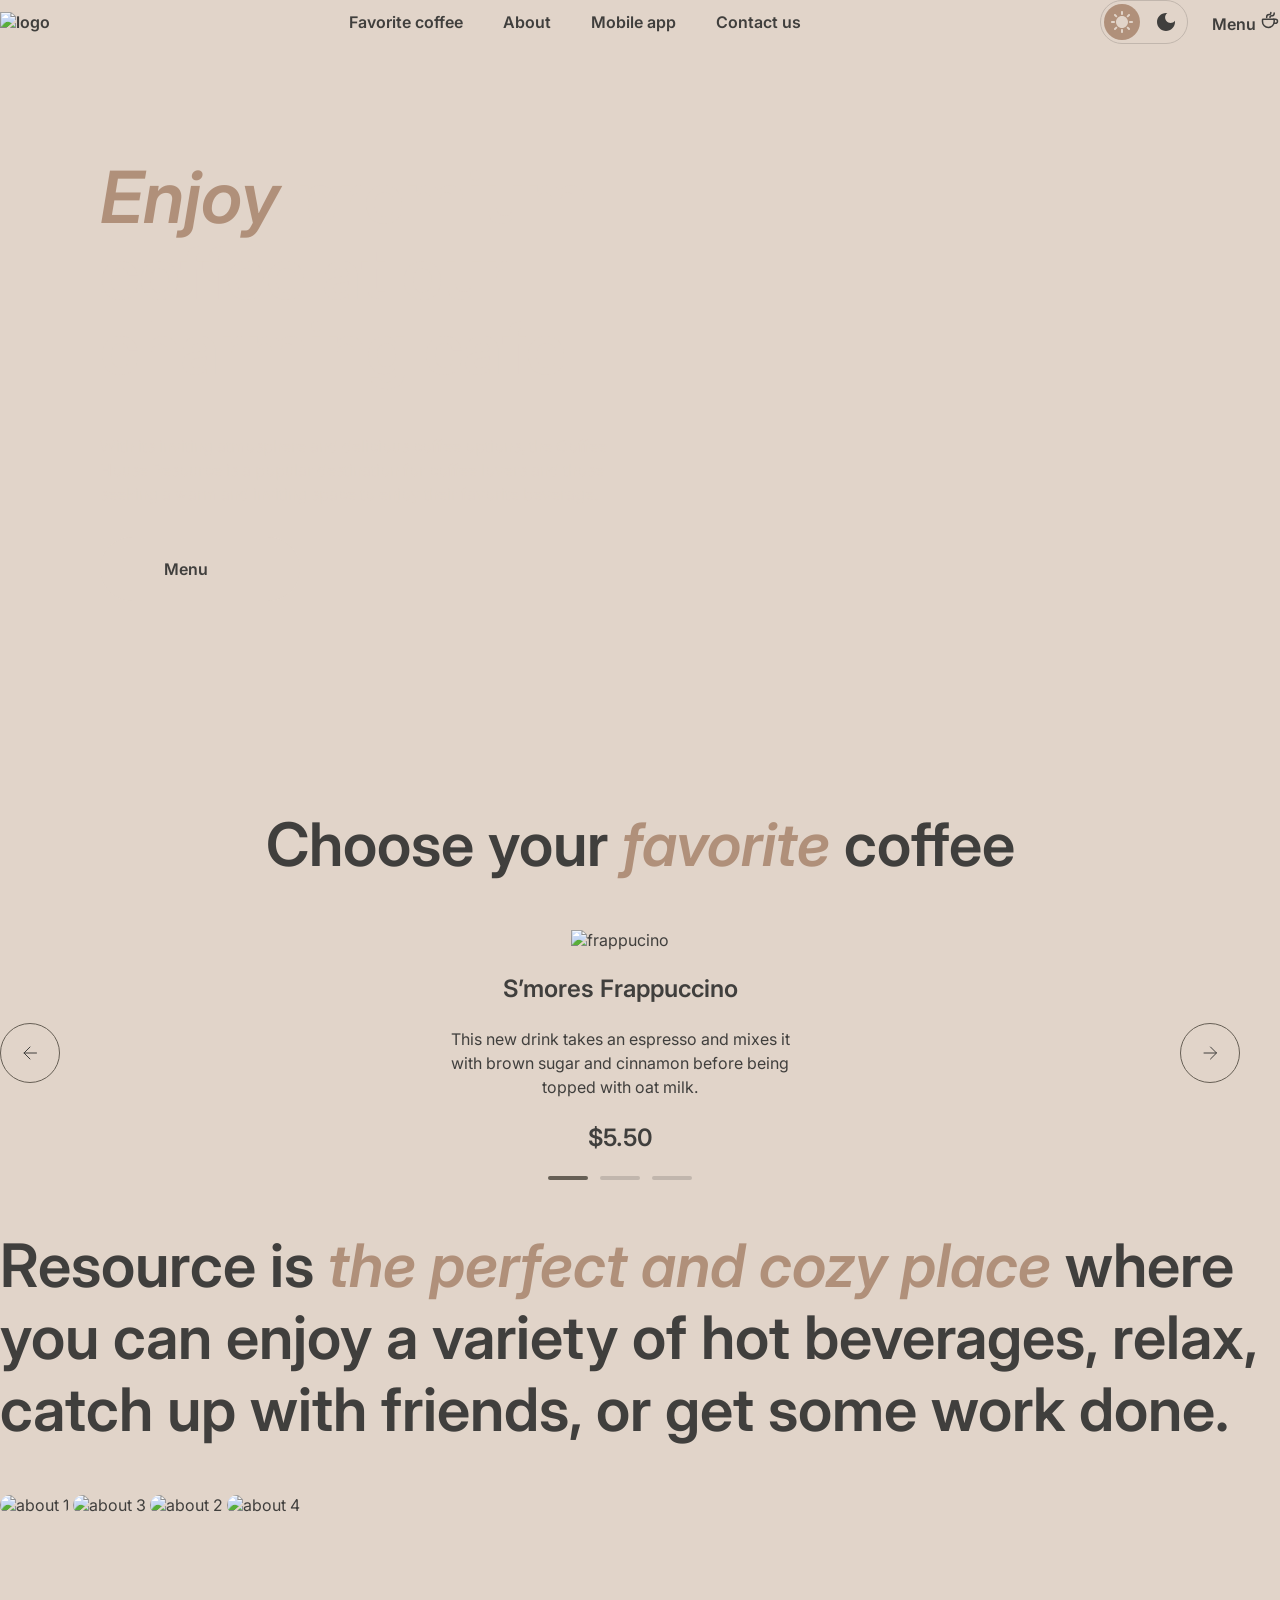
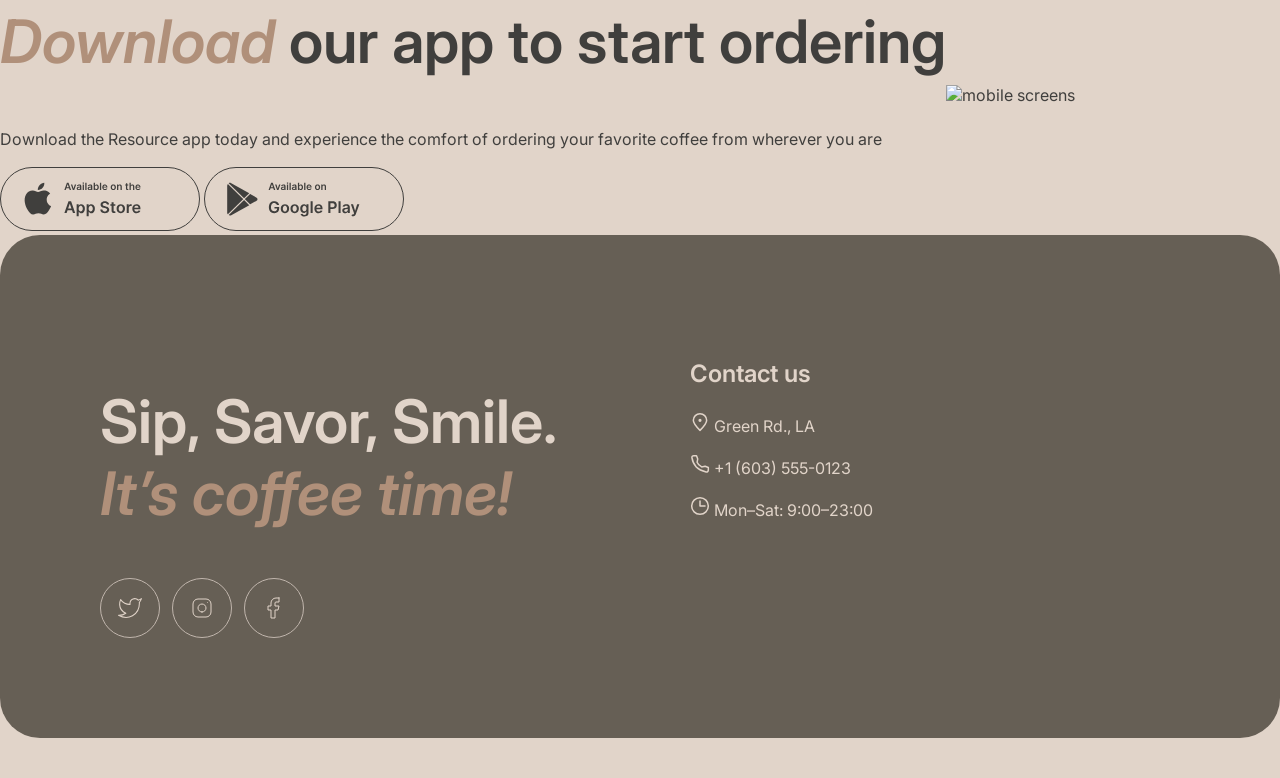
==== commit 6b7208ed: "fix: change img alt name" ====
--- a/index.html
+++ b/index.html
@@ -69,7 +69,7 @@
     </div>
 
 <div class="slider-item">
-        <img src="assets/img/coffee-slider-1.svg" alt="slider 1">
+        <img src="assets/img/coffee-slider-1.svg" alt="frappucino">
         <div class="slider-text">
           <h3>S’mores Frappuccino</h3>
           <p>This new drink takes an espresso and mixes it with brown sugar and cinnamon before being topped with oat milk.</p>
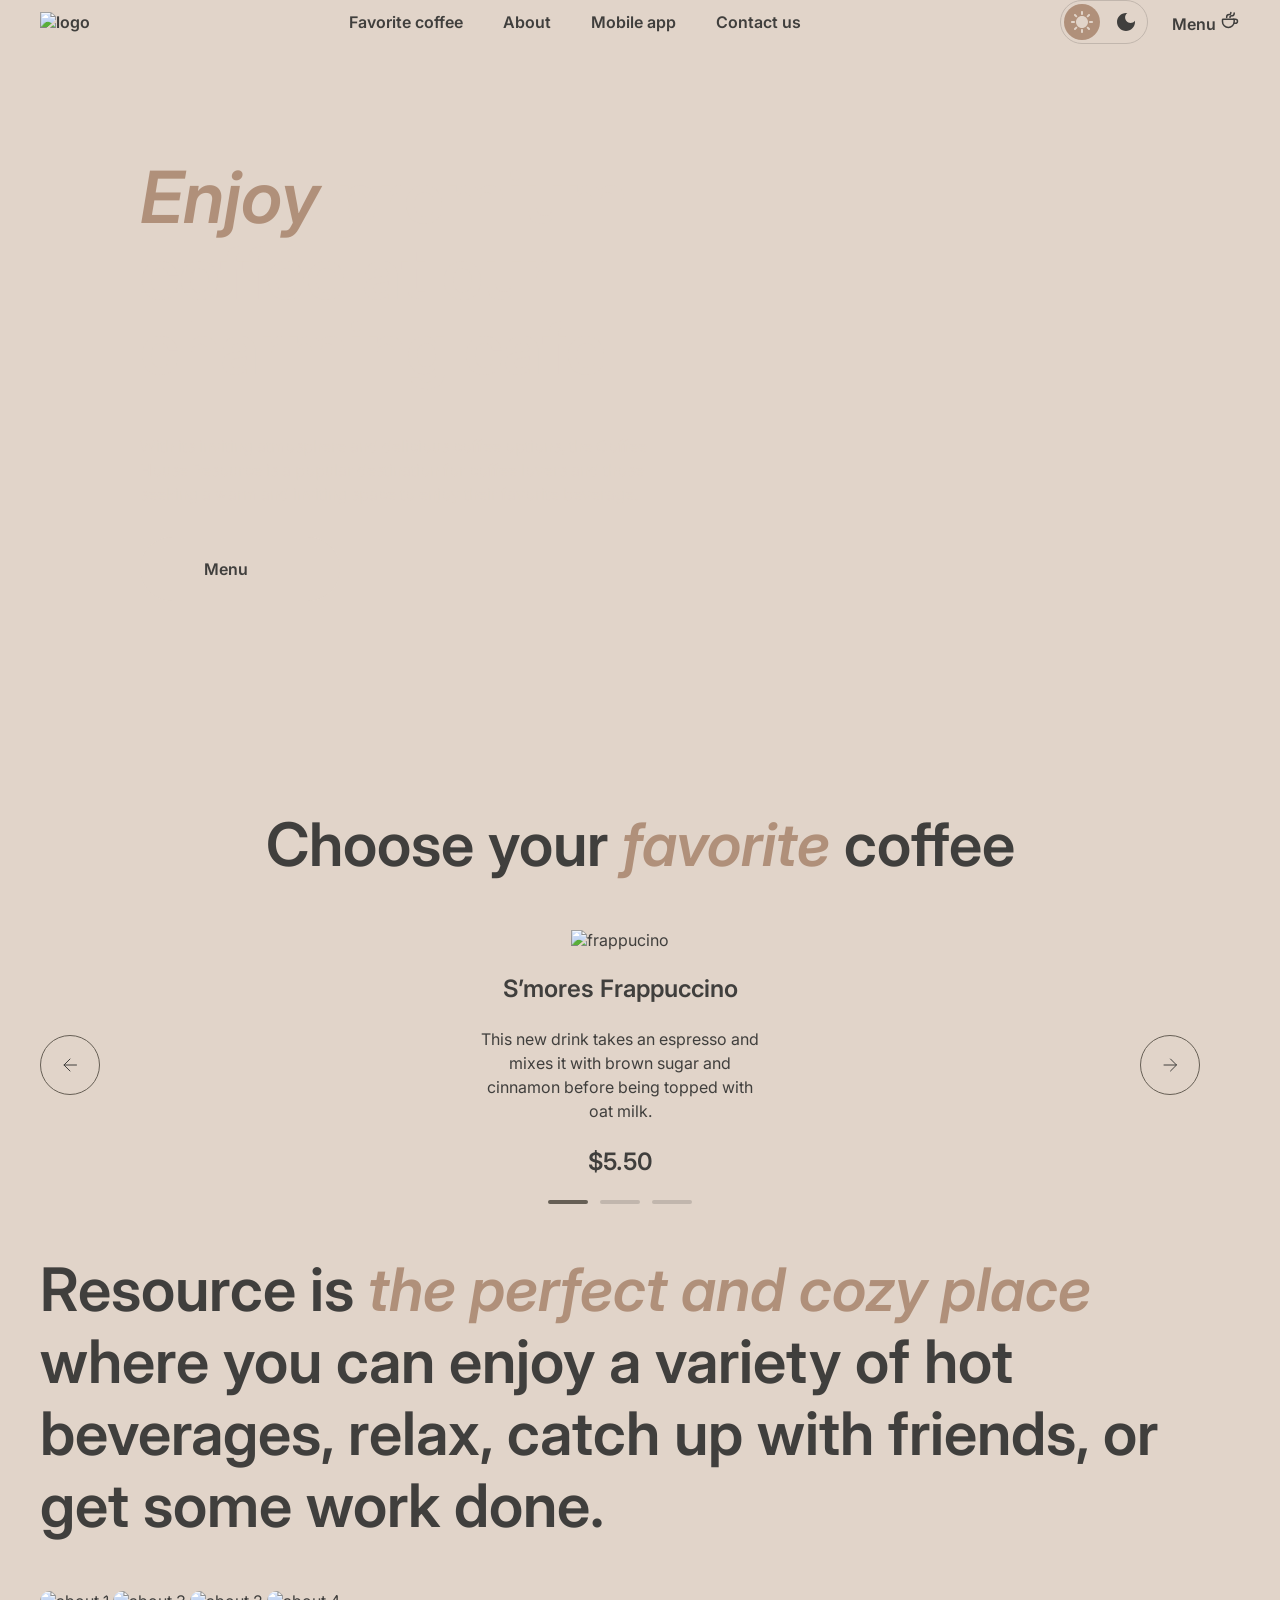
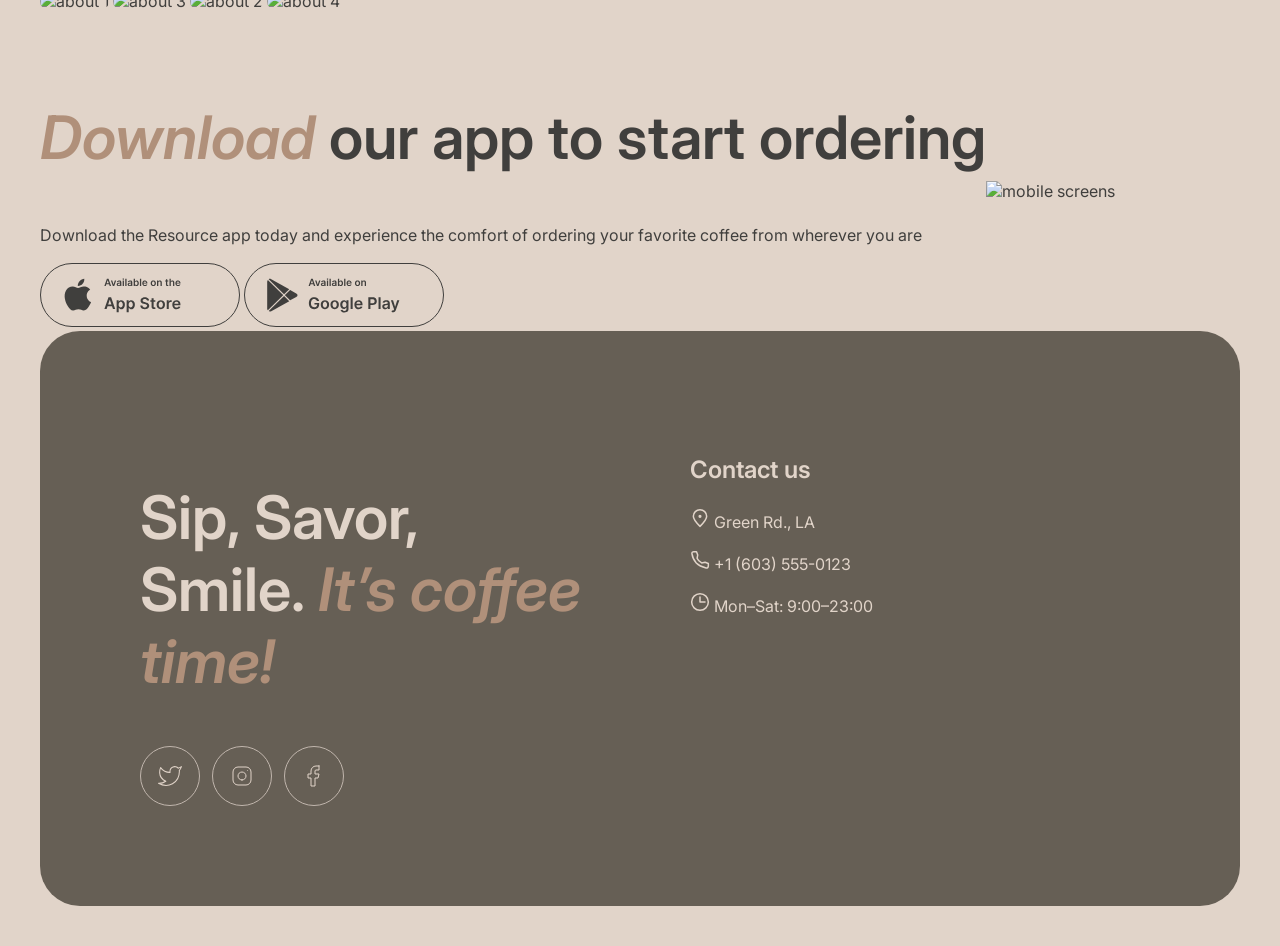
==== commit 8fd6886b: "fix: header and body" ====
--- a/index.html
+++ b/index.html
@@ -12,7 +12,7 @@
 </head>
 <body>
 <header class="navigation">
-<a href="index.html">
+<a href="/">
 <img src="assets/img/logo.svg" alt="logo">
 </a>
 <nav class="nav">
--- a/style.css
+++ b/style.css
@@ -8,7 +8,9 @@
     background-color: #E1D4C9;
     font-family: 'Inter', sans-serif;
     color: #403F3D;
-    max-width: 1360px;
+    max-width: 1440px;
+    padding-left: 40px;
+    padding-right: 40px;
     margin: 0 auto;
 }
 h2{
@@ -188,7 +190,7 @@
 
 }
 .slider-item{
-padding: 0px 336px;;
+padding: 0px 336px;
 }
 .left-arrow:hover{
 background-color: #665F55;
@@ -287,6 +289,7 @@
     justify-content: center;
     gap: 16px;
     margin-bottom: 40px;
+
 }
 .menu-grid{
     display: grid;
@@ -314,7 +317,21 @@
     padding-left: 20px;
     padding-right: 20px;
 }
-.menu-tabs svg:hover{
+.menu-tabs button{
+padding-top: 8px;
+padding-right: 16px;
+padding-bottom: 8px;
+padding-left: 8px;
+gap: 8px;
+border-radius: 100px;
+background-color: #E1D4C9;
+color: #665F55;
+border-style: none;
+font-weight: 600;
+font-size: 16px;
+line-height: 150%;
+}
+.menu-tabs button:hover{
 background-color: #665F55;
 color: #E1D4C9;
 border-radius: 100px;
@@ -440,7 +457,10 @@
     padding: 60px 40px;
     gap: 60px;
   }
-    .menu-button{
+ .slider-controls,
+  .left-arrow,
+  .right-arrow,
+  .menu-button{
     display: none;
   }
     .menu-grid .coffee-grid-item:nth-child(n+5) {
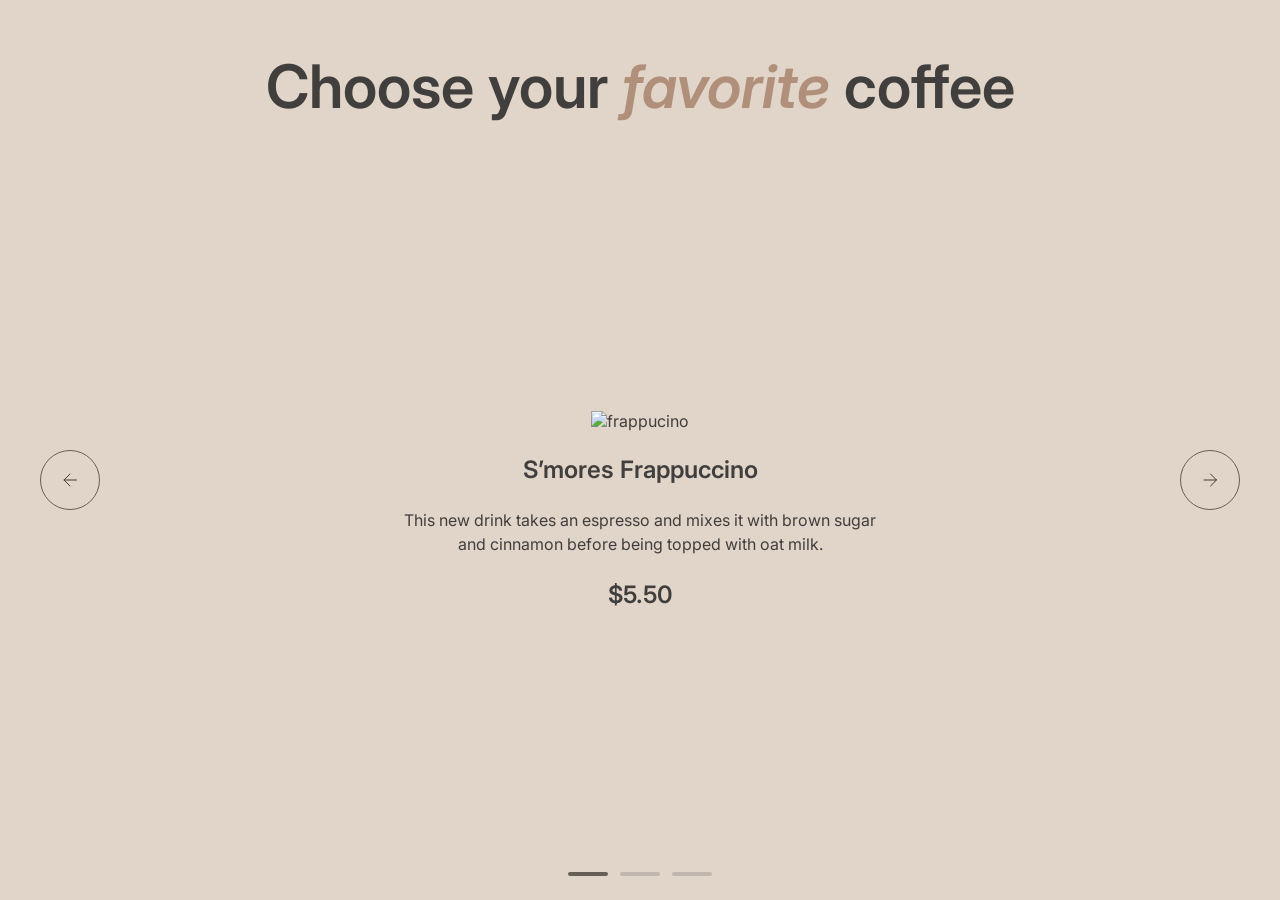
==== commit d32aab19: "feat: add slider functionality" ====
--- a/index.html
+++ b/index.html
@@ -11,17 +11,26 @@
     <link rel="stylesheet" href="style.css">
 </head>
 <body>
-<header class="navigation">
+<!-- <header class="navigation">
 <a href="/">
 <img src="assets/img/logo.svg" alt="logo">
 </a>
-<nav class="nav">
+<nav class="nav" id="nav-menu">
     <ul>
         <li><a href="#hero">Favorite coffee</a></li>
         <li><a href="#favorite-coffee">About</a></li>
         <li><a href="#mobile-app">Mobile app</a></li>
         <li><a href="#contact-us">Contact us</a></li>
     </ul>
+        <a href="catalog.html" class="menu-button mobile-only-btn">
+      Menu
+      <svg width="20" height="20" viewBox="0 0 20 20" fill="none" xmlns="http://w3.org">
+        <path d="M14.167 9.76667V11.6667C14.167 14.8883 11.5553 17.5 8.33366 17.5C5.112 17.5 2.50033 14.8883 2.50033 11.6667V9.76667C2.50033 9.4353 2.76896 9.16667 3.10033 9.16667H13.567C13.8984 9.16667 14.167 9.4353 14.167 9.76667Z" stroke="#403F3D" stroke-width="1.5" stroke-linecap="round" stroke-linejoin="round"/>
+        <path d="M10.0003 7.50008C10.0003 6.66675 10.5956 5.83341 11.786 5.83341C13.101 5.83341 14.167 4.76743 14.167 3.45246V2.91675" stroke="#403F3D" stroke-width="1.5" stroke-linecap="round" stroke-linejoin="round"/>
+        <path d="M6.66634 7.5V7.08333C6.66634 5.70262 7.78563 4.58333 9.16634 4.58333C10.0868 4.58333 10.833 3.83714 10.833 2.91667V2.5" stroke="#403F3D" stroke-width="1.5" stroke-linecap="round" stroke-linejoin="round"/>
+        <path d="M13.333 9.16675H15.4163C16.5669 9.16675 17.4997 10.0995 17.4997 11.2501C17.4997 12.4007 16.5669 13.3334 15.4163 13.3334H14.1663" stroke="#403F3D" stroke-width="1.5" stroke-linecap="round" stroke-linejoin="round"/>
+      </svg>
+    </a>
 </nav>
 <div class="theme-toggle">
 <img src="assets/img/Theme-switch.svg" alt="state" class="img-default">
@@ -36,14 +45,14 @@
 <path d="M13.333 9.16675H15.4163C16.5669 9.16675 17.4997 10.0995 17.4997 11.2501C17.4997 12.4007 16.5669 13.3334 15.4163 13.3334H14.1663" stroke="#403F3D" stroke-width="1.5" stroke-linecap="round" stroke-linejoin="round"/>
 </svg>
 </a>
-<button class="burger-menu">
+<button class="burger-menu" id="burger-btn">
   <span class="line"></span>
   <span class="line"></span>
 </button>
-    </header>
+    </header> -->
 
     <main>
-        <div id="hero" class="hero-container">
+        <!-- <div id="hero" class="hero-container">
         <div class="offer">
                 <h1><span>Enjoy</span> premium coffee at our charming cafe</h1>
                 <p>With its inviting atmosphere and delicious coffee options, the Coffee House Resource is a popular destination for coffee lovers and those seeking a warm and inviting space to enjoy their favorite beverage.</p>
@@ -57,43 +66,57 @@
 </svg>
 </a>
         </div>
-        </div>
-        <div id="favorite-coffee" class="favorite-coffee-container">
-<h2>Choose your <span>favorite</span> coffee</h2>
+        </div> -->
+<div id="favorite-coffee" class="favorite-coffee-container">
+<h2 style="text-align: center;">Choose your <span>favorite</span> coffee</h2>
 <div class="slider-container">
-    <div class="left-arrow">
-        <svg width="60" height="60" viewBox="0 0 60 60" fill="none" xmlns="http://www.w3.org/2000/svg">
-        <rect x="0.5" y="0.5" width="59" height="59" rx="29.5" stroke="#665F55"/>
-        <path d="M36.5 30H24M30 36L24 30L30 24" stroke="currentColor" stroke-linecap="round" stroke-linejoin="round"/>
-        </svg>
-    </div>
-
-<div class="slider-item">
-        <img src="assets/img/coffee-slider-1.svg" alt="frappucino">
-        <div class="slider-text">
-          <h3>S’mores Frappuccino</h3>
-          <p>This new drink takes an espresso and mixes it with brown sugar and cinnamon before being topped with oat milk.</p>
-          <h3>$5.50</h3>
-          <div class="slider-controls">
-            <div class="slider-controls__item active"></div>
-            <div class="slider-controls__item"></div>
-            <div class="slider-controls__item"></div>
-        </div>
-        </div>
-      </div>
-
-    <div class="right-arrow">
-        <svg width="60" height="60" viewBox="0 0 60 60" fill="none" xmlns="http://www.w3.org/2000/svg">
-<rect x="0.5" y="0.5" width="59" height="59" rx="29.5" stroke="#665F55"/>
-<path d="M24 30H36.5M30.5 36L36.5 30L30.5 24" stroke="currentColor" stroke-linecap="round" stroke-linejoin="round"/>
-</svg>
+                        <div class="slider-item">
+                            <img src="assets/img/coffee-slider-1.svg" alt="frappucino">
+                            <div class="slider-text">
+                            <h3>S’mores Frappuccino</h3>
+                            <p>This new drink takes an espresso and mixes it with brown sugar and cinnamon before being topped with oat milk.</p>
+                            <h3>$5.50</h3>
+                            </div>
+                        </div>
+
+                            <div class="slider-item">
+                                <img src="assets/img/coffee-slider-2.svg" alt="caramel macchiato">
+                                <div class="slider-text">
+                                <h3>Caramel Macchiato</h3>
+                                <p>Fragrant and unique classic espresso with rich caramel-peanut syrup, with cream under whipped thick foam.</p>
+                                <h3>$5.00</h3>
+                                </div>
+                            </div>
+
+                            <div class="slider-item">
+                                <img src="assets/img/coffee-slider-3.svg" alt="ice coffee">
+                                <div class="slider-text">
+                                <h3>Ice coffee</h3>
+                                <p>A popular summer drink that tones and invigorates. Prepared from coffee, milk and ice.</p>
+                                <h3>$4.50</h3>
+                                </div>
+                            </div>
+                                            <div class="left-arrow" id="prev">
+                                            <svg width="60" height="60" viewBox="0 0 60 60" fill="none" xmlns="http://www.w3.org/2000/svg">
+                                            <rect x="0.5" y="0.5" width="59" height="59" rx="29.5" stroke="#665F55"/>
+                                            <path d="M36.5 30H24M30 36L24 30L30 24" stroke="currentColor" stroke-linecap="round" stroke-linejoin="round"/>
+                                            </svg>
+                                            </div>
+
+                                            <div class="right-arrow" id="next">
+                                            <svg width="60" height="60" viewBox="0 0 60 60" fill="none" xmlns="http://www.w3.org/2000/svg">
+                                            <rect x="0.5" y="0.5" width="59" height="59" rx="29.5" stroke="#665F55"/>
+                                            <path d="M24 30H36.5M30.5 36L36.5 30L30.5 24" stroke="currentColor" stroke-linecap="round" stroke-linejoin="round"/>
+                                            </svg>
+                                            </div>
 </div>
 <div class="slider-controls">
-</div>
-    </div>
-
-        </div>
-        <div class="about">
+            <div class="slider-controls__item active" id="first-control"></div>
+            <div class="slider-controls__item" id="second-control"></div>
+            <div class="slider-controls__item" id="third-control"></div>
+</div>
+</div>
+        <!-- <div class="about">
 <h2>
 Resource is <span>the perfect and cozy place</span> where you can enjoy a variety of hot beverages, relax, catch up with friends, or get some work done.
 </h2>
@@ -132,9 +155,9 @@
             </div>
 
 
-        </div>
+        </div> -->
     </main>
-    <footer id="contact-us" class="footer">
+    <!-- <footer id="contact-us" class="footer">
         <div class="footer-child">
             <h2>Sip, Savor, Smile. <span>It’s coffee time!</span></h2>
 <div class="social-logos">
@@ -191,7 +214,7 @@
 </svg>
 Mon–Sat: 9:00–23:00</span></p>
 </div>
-    </footer>
+    </footer> -->
     <script src="js/main.js"></script>
 </body>
 </html>
--- a/style.css
+++ b/style.css
@@ -12,6 +12,9 @@
     padding-left: 40px;
     padding-right: 40px;
     margin: 0 auto;
+  }
+  .lock-scroll {
+  overflow: hidden;
 }
 h2{
 font-weight: 600;
@@ -66,6 +69,7 @@
     width: 100%;
     justify-content: space-between;
     padding-bottom:15px;
+    position: relative;
 }
 
 a {
@@ -167,31 +171,51 @@
 border-color: #403F3D;
 border-bottom: 2px solid;
 }
-.favorite-coffee-container{
-display: flex;
-flex-direction: column;
-align-items: center;
-padding-top: 55px;
-width: 100%;
-}
-
-.slider-container{
-    width: 100%;
-    height: 100%;
-    display: flex;
-    flex-direction: row;
-    align-items: center;
-    text-align: center;
-    gap: 40px;
-    justify-content: flex-start;
-    overflow-x:hidden;
-    overflow-y:hidden;
-
-
-}
-.slider-item{
-padding: 0px 336px;
-}
+.slider-wrapper {
+  max-width: 1440px;
+  width: 100%;
+  margin: 0 auto;
+  overflow: hidden;
+}
+
+.slider-container {
+  display: flex;
+  flex-direction: row;
+  align-items: center;
+  text-align: center;
+  width: 100%;
+  height: 700px;
+  overflow: hidden;
+  transition: transform 0.5s ease-in-out;
+}
+
+.slider-item {
+  position: relative;
+  width: 100%;
+  flex-shrink: 0;
+  transform: translateX(0);
+  display: flex;
+  flex-direction: column;
+  align-items: center;
+  justify-content: center;
+}
+.slider-text{
+  width: 480px;
+}
+.left-arrow, .right-arrow{
+  margin: 0px 40px;
+  position: absolute;
+  top: 50%;
+  transition: 0.3s ease;
+  z-index: 1;
+}
+.right-arrow{
+  right: 0;
+}
+.left-arrow{
+  left: 0;
+}
+
 .left-arrow:hover{
 background-color: #665F55;
 color: #E1D4C9;
@@ -203,10 +227,7 @@
 color: #E1D4C9;
 border-radius: 100px;
 }
-.slider-item img{
-    width: 480px;
-    height: 480px;
-}
+
 .slider-controls {
 display: flex;
 justify-content: center;
@@ -404,6 +425,10 @@
     border-color: #E1D4C9;
 }
 
+.nav .mobile-only-btn {
+  display: none;
+}
+
   @media (max-width: 768px) {
   body {
     overflow-x: hidden;
@@ -416,9 +441,84 @@
   h1 { font-size: 54px; }
   h2, .catalog-title { font-size: 44px; }
 
-
-  .nav { display: none; }
-  .theme-toggle { margin-right: 0; }
+  .desktop-only-btn {
+    display: none !important;
+  }
+  .nav {
+    display: flex !important;
+    flex-direction: column !important;
+    align-items: center !important;
+    justify-content: flex-start !important;
+    gap: 60px;
+
+    position: absolute;
+    top: 100%;
+    left: -40px;
+    width: calc(100% + 80px);
+    height: calc(100vh - 100%);
+    background-color: #E1D4C9;
+    padding-top: 60px;
+
+    opacity: 0;
+    visibility: hidden;
+    transform: translateY(-20px);
+    transition: all 0.3s ease;
+    z-index: 99;
+  }
+    body.dark-theme .nav {
+    background-color: #403F3D;
+  }
+    .nav ul {
+    flex-direction: column !important;
+    align-items: center !important;
+    gap: 32px !important;
+  }
+    .nav ul li a {
+    font-size: 32px;
+    font-weight: 600;
+  }
+  .nav.is-active {
+    opacity: 1;
+    visibility: visible;
+    transform: translateY(0);
+    pointer-events: auto;
+    padding: 60px 40px;
+    gap: 100px;
+    height: 924px;
+  }
+    .nav .mobile-only-btn {
+    display: inline-flex !important;
+    align-items: center;
+    justify-content: center;
+    gap: 8px;
+    font-size: 32px;
+    font-weight: 600;
+    border: none;
+    background: transparent;
+    color: #403F3D;
+  }
+
+  body.dark-theme .nav .mobile-only-btn {
+    color: #E1D4C9;
+  }
+
+  .nav .mobile-only-btn svg {
+    width: 32px;
+    height: 32px;
+  }
+
+  .nav .mobile-only-btn svg path {
+    stroke: currentColor;
+  }
+    .theme-toggle {
+    margin-right: 0;
+    margin-left: auto;
+  }
+
+
+  .theme-toggle {
+    margin-right: 0;
+  }
 
 
   .hero-container {
@@ -457,10 +557,10 @@
     padding: 60px 40px;
     gap: 60px;
   }
- .slider-controls,
-  .left-arrow,
-  .right-arrow,
-  .menu-button{
+
+  .menu-button,
+  .grid-item:nth-child(2),
+  .grid-item:nth-child(3) {
     display: none;
   }
     .menu-grid .coffee-grid-item:nth-child(n+5) {
@@ -470,7 +570,15 @@
   display: flex !important;
    min-width: 60px !important;
     min-height: 60px !important;
-}
+    margin-left: 16px;
+}
+  .burger-menu.open .line:nth-child(1) {
+    transform: translateY(5px) rotate(45deg);
+  }
+
+  .burger-menu.open .line:nth-child(2) {
+    transform: translateY(-5px) rotate(-45deg);
+  }
 .mobile-app{
     flex-direction: column;
 }
@@ -516,10 +624,10 @@
     padding: 60px 16px;
     gap: 40px;
   }
-  .slider-controls,
-  .left-arrow,
-  .right-arrow,
-  .menu-button{
+
+  .menu-button,
+  .grid-item:nth-child(2),
+  .grid-item:nth-child(3) {
     display: none;
   }
     .menu-grid .coffee-grid-item:nth-child(n+5) {
@@ -533,6 +641,14 @@
 .mobile-app{
     flex-direction: column;
 }
-}
-
-
+  .nav.is-active {
+    height: 724px;
+  }
+  @media (max-width: 578px){
+    .slider-text {
+  width: 100%;
+}
+  }
+}
+
+
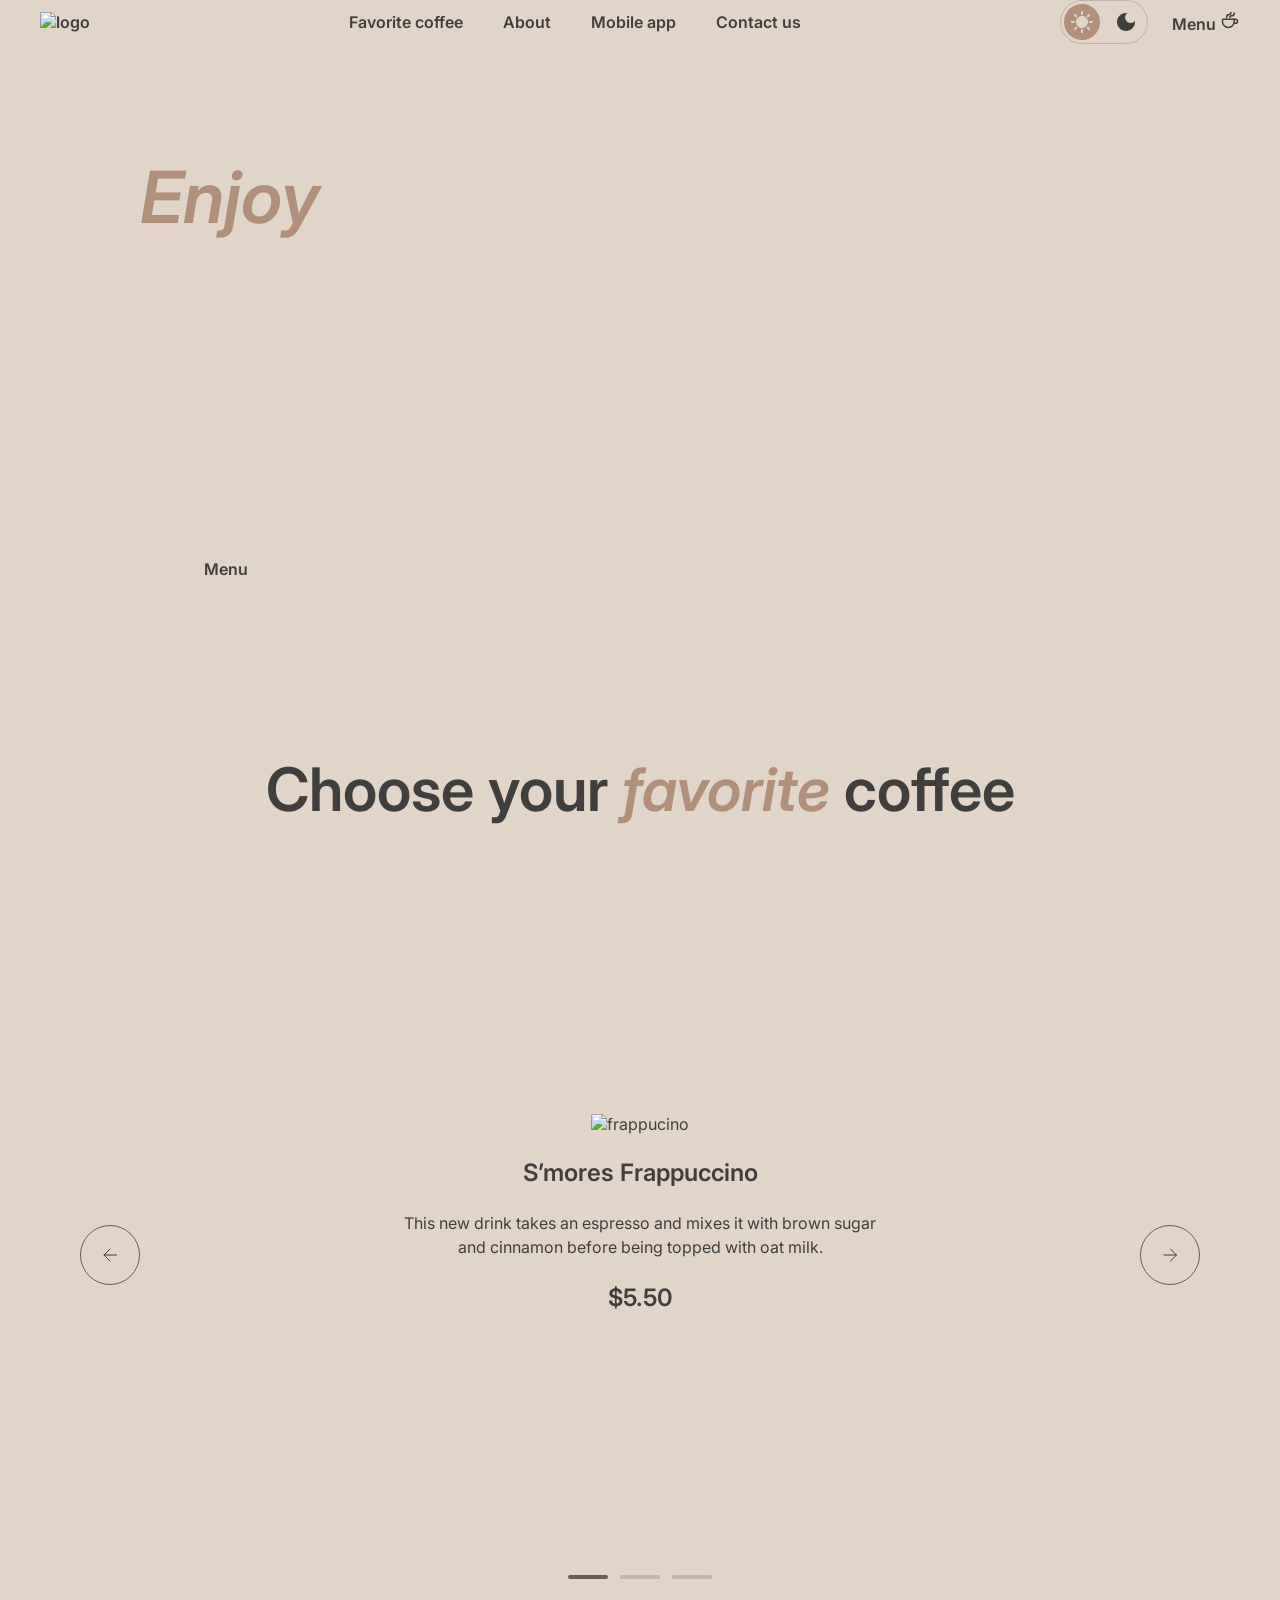
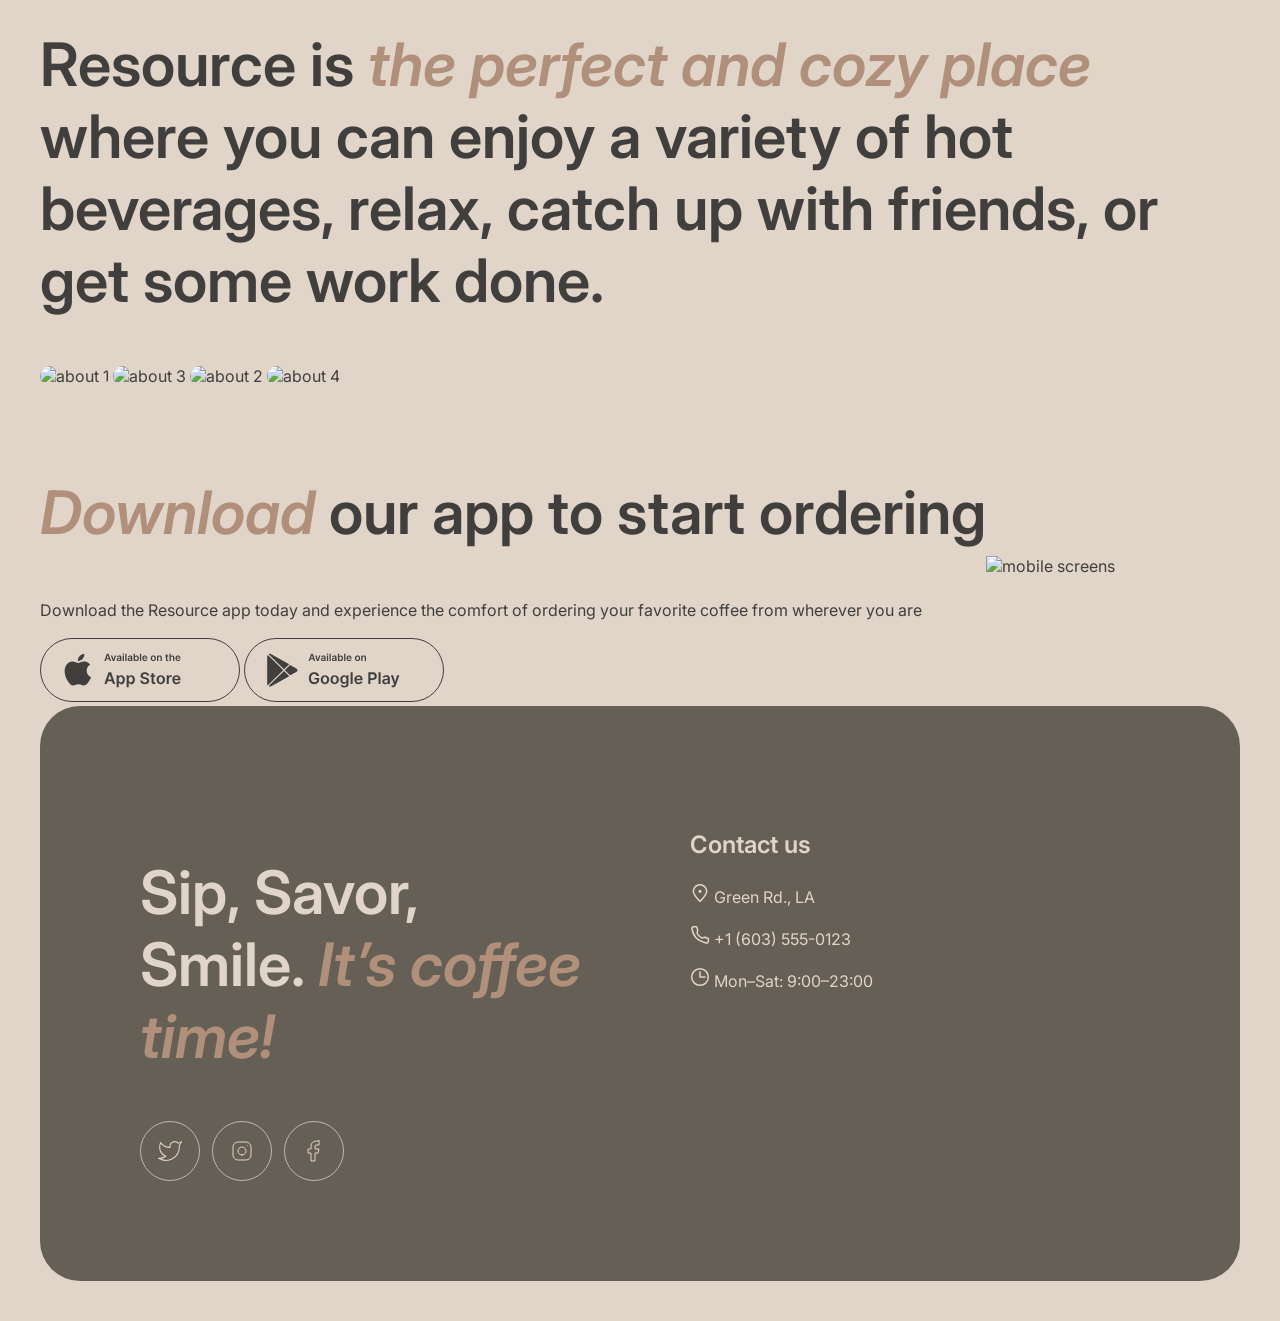
==== commit 0fa165ae: "feat: add choose category and refresh" ====
--- a/index.html
+++ b/index.html
@@ -11,7 +11,7 @@
     <link rel="stylesheet" href="style.css">
 </head>
 <body>
-<!-- <header class="navigation">
+<header class="navigation">
 <a href="/">
 <img src="assets/img/logo.svg" alt="logo">
 </a>
@@ -49,10 +49,10 @@
   <span class="line"></span>
   <span class="line"></span>
 </button>
-    </header> -->
+    </header>
 
     <main>
-        <!-- <div id="hero" class="hero-container">
+        <div id="hero" class="hero-container">
         <div class="offer">
                 <h1><span>Enjoy</span> premium coffee at our charming cafe</h1>
                 <p>With its inviting atmosphere and delicious coffee options, the Coffee House Resource is a popular destination for coffee lovers and those seeking a warm and inviting space to enjoy their favorite beverage.</p>
@@ -66,7 +66,7 @@
 </svg>
 </a>
         </div>
-        </div> -->
+        </div>
 <div id="favorite-coffee" class="favorite-coffee-container">
 <h2 style="text-align: center;">Choose your <span>favorite</span> coffee</h2>
 <div class="slider-container">
@@ -116,15 +116,15 @@
             <div class="slider-controls__item" id="third-control"></div>
 </div>
 </div>
-        <!-- <div class="about">
+        <div class="about">
 <h2>
 Resource is <span>the perfect and cozy place</span> where you can enjoy a variety of hot beverages, relax, catch up with friends, or get some work done.
 </h2>
 <div class="about-grid">
-<img src="assets/img/about-1.svg" alt="about 1" class="grid-item">
-<img src="assets/img/about-3.svg" alt="about 3" class="grid-item">
-<img src="assets/img/about-2.svg" alt="about 2" class="grid-item">
-<img src="assets/img/about-4.svg" alt="about 4" class="grid-item">
+<img src="assets/img/about-1.svg" alt="about 1" class="main-grid-item">
+<img src="assets/img/about-3.svg" alt="about 3" class="main-grid-item">
+<img src="assets/img/about-2.svg" alt="about 2" class="main-grid-item">
+<img src="assets/img/about-4.svg" alt="about 4" class="main-grid-item">
         </div>
         </div>
         <div id="mobile-app" class="mobile-app">
@@ -155,9 +155,9 @@
             </div>
 
 
-        </div> -->
+        </div>
     </main>
-    <!-- <footer id="contact-us" class="footer">
+    <footer id="contact-us" class="footer">
         <div class="footer-child">
             <h2>Sip, Savor, Smile. <span>It’s coffee time!</span></h2>
 <div class="social-logos">
@@ -214,7 +214,7 @@
 </svg>
 Mon–Sat: 9:00–23:00</span></p>
 </div>
-    </footer> -->
+    </footer>
     <script src="js/main.js"></script>
 </body>
 </html>
--- a/style.css
+++ b/style.css
@@ -186,7 +186,7 @@
   width: 100%;
   height: 700px;
   overflow: hidden;
-  transition: transform 0.5s ease-in-out;
+  position: relative;
 }
 
 .slider-item {
@@ -198,6 +198,7 @@
   flex-direction: column;
   align-items: center;
   justify-content: center;
+  transition: transform 0.7s ease-in-out;
 }
 .slider-text{
   width: 480px;
@@ -251,16 +252,16 @@
   width: 100%;
 
 }
-.grid-item{
+.main-grid-item{
     border-radius: 20px;
     width: 100%;
     object-fit: cover;
     margin-bottom: 40px;
 }
-.grid-item:nth-child(1) { height: 590px; }
-.grid-item:nth-child(2) { height: 430px; }
-.grid-item:nth-child(3) { height: 430px; }
-.grid-item:nth-child(4) { height: 590px; }
+.main-grid-item:nth-child(1) { height: 590px; }
+.main-grid-item:nth-child(2) { height: 430px; }
+.main-grid-item:nth-child(3) { height: 430px; }
+.main-grid-item:nth-child(4) { height: 590px; }
 
 .mobile-app{
     display: flex;
@@ -304,6 +305,8 @@
 .menu-container {
     display: flex;
     flex-direction: column;
+    justify-content: center;
+    align-items: center;
 }
 .menu-tabs{
     display: flex;
@@ -320,37 +323,41 @@
     width: 100%;
     margin-bottom: 80px;
 }
-.coffee-grid-item {
+.grid-item {
   display: flex;
   flex-direction: column;
   justify-content: space-between;
+  height: 100%;
   color:#403F3D;
     border: 1px solid #C1B6AD;
     border-radius: 40px;
 }
-.coffee-grid-item img{
+.grid-item img{
 width: 100%;
   height: auto;
   border-radius: 40px;
   object-fit: cover;
 }
 .grid-content{
-    padding-left: 20px;
-    padding-right: 20px;
-}
-.menu-tabs button{
+  display: flex;
+  flex-direction: column;
+  padding-left: 20px;
+  gap: 0px;
+}
+.icon{
 padding-top: 8px;
 padding-right: 16px;
 padding-bottom: 8px;
 padding-left: 8px;
 gap: 8px;
 border-radius: 100px;
-background-color: #E1D4C9;
+background-color: transparent;
 color: #665F55;
-border-style: none;
+border: none;
 font-weight: 600;
 font-size: 16px;
 line-height: 150%;
+appearance: none;
 }
 .menu-tabs button:hover{
 background-color: #665F55;
@@ -416,7 +423,7 @@
     color: #403F3D;
 }
 
-body.dark-theme .coffee-grid-item {
+body.dark-theme .grid-item {
     border-color: #665F55;
     background-color: #4a4947;
 }
@@ -426,6 +433,26 @@
 }
 
 .nav .mobile-only-btn {
+  display: none;
+}
+.icon.active{
+    background-color: #665F55;
+    color: #E1D4C9;
+    border-radius: 100px;
+}
+.refresh{
+  display: flex;
+  align-items: center;
+  justify-content: center;
+  height: 60px;
+  width: 60px;
+  border-radius: 100px;
+  border: 1px;
+  border-style: solid;
+  border-color: #4a4947;
+  margin-bottom: 100px;
+}
+.refresh.hidden{
   display: none;
 }
 
@@ -434,6 +461,10 @@
     overflow-x: hidden;
     padding: 0 40px;
   }
+  .refresh{
+    display: flex;
+  }
+
 .navigation {
     justify-content: space-between;
 }
@@ -559,13 +590,16 @@
   }
 
   .menu-button,
-  .grid-item:nth-child(2),
-  .grid-item:nth-child(3) {
+  .main-grid-item:nth-child(2),
+  .main-grid-item:nth-child(3) {
     display: none;
   }
-    .menu-grid .coffee-grid-item:nth-child(n+5) {
+    .menu-grid .grid-item:nth-child(n+5) {
     display: none;
   }
+  .menu-grid.show-all .grid-item:nth-child(n+5) {
+  display: flex;
+}
   .burger-menu {
   display: flex !important;
    min-width: 60px !important;
@@ -625,14 +659,10 @@
     gap: 40px;
   }
 
-  .menu-button,
-  .grid-item:nth-child(2),
-  .grid-item:nth-child(3) {
+  .menu-button{
     display: none;
   }
-    .menu-grid .coffee-grid-item:nth-child(n+5) {
-    display: none;
-  }
+
     .burger-menu{
   display: flex !important;
     min-width: 60px !important;
